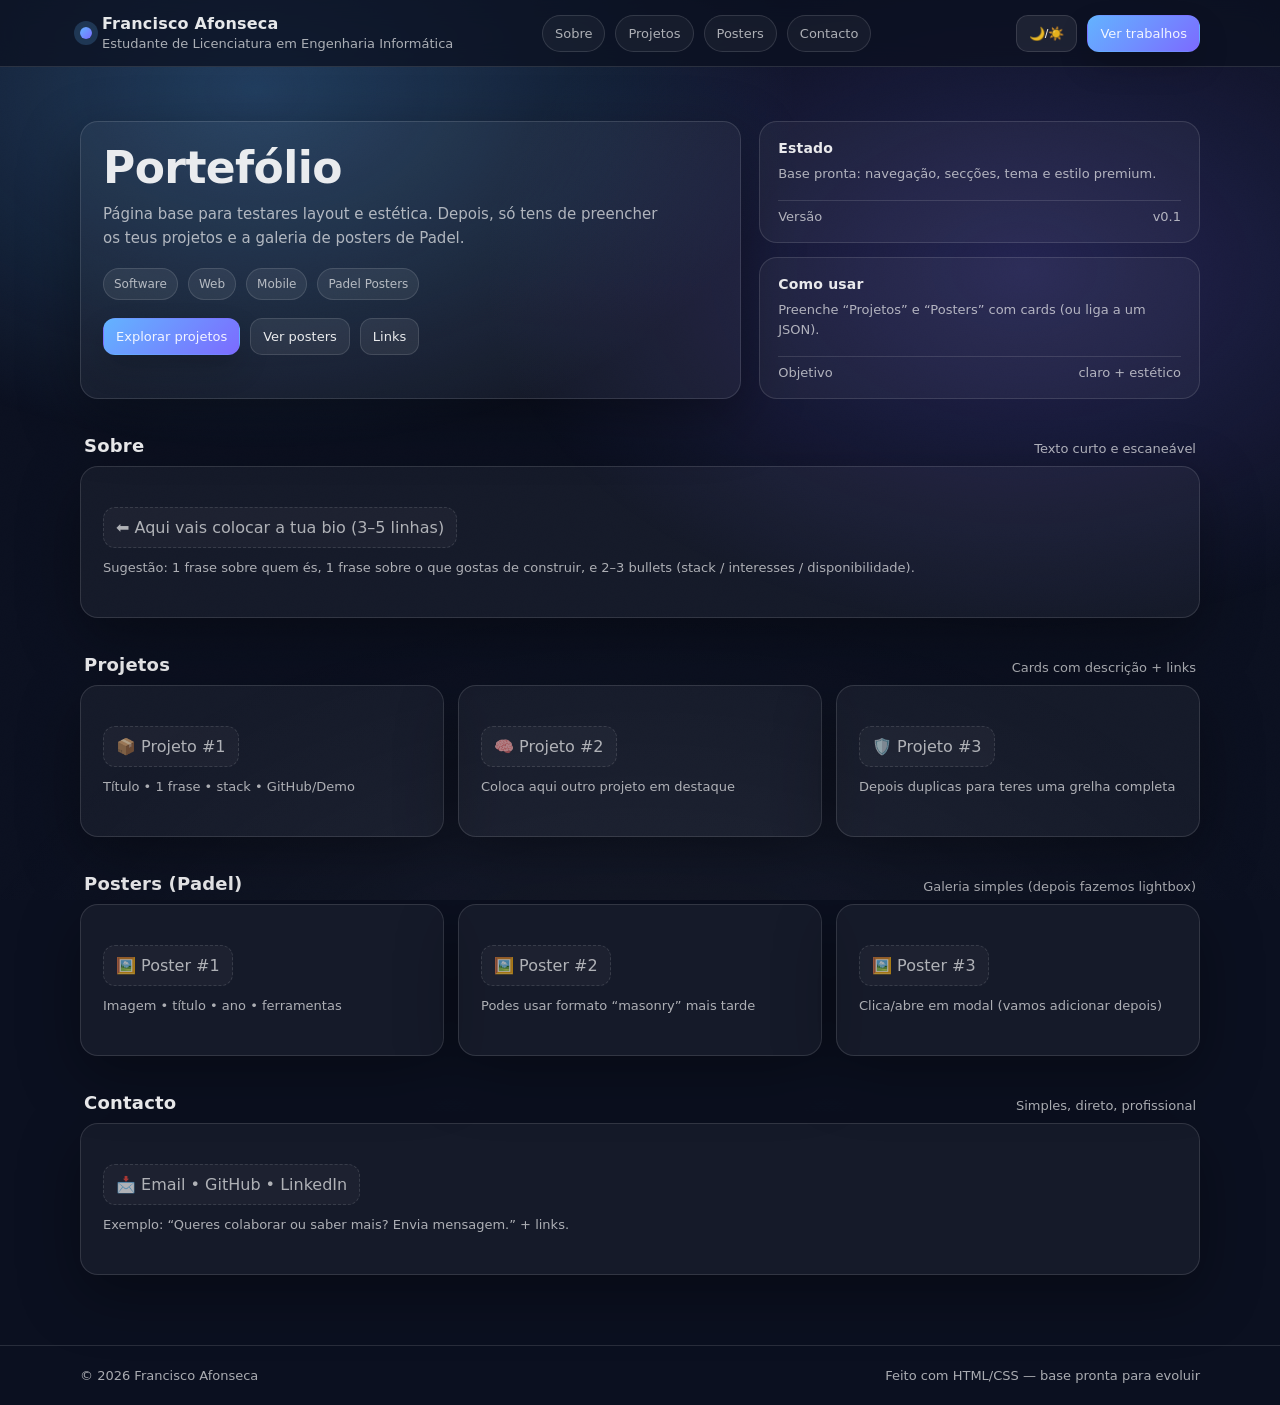
==== index.html @ b0a165a9 "Initial site" ====
<!doctype html>
<html lang="pt">
  <head>
    <meta charset="UTF-8" />
    <meta name="viewport" content="width=device-width, initial-scale=1.0" />
    <title>Francisco Afonseca — Portefólio</title>
    <meta
      name="description"
      content="Portefólio de Francisco Afonseca — Estudante de Licenciatura em Engenharia Informática."
    />
    <style>
      :root {
        --bg: #0b1020;
        --panel: rgba(255, 255, 255, 0.06);
        --panel-2: rgba(255, 255, 255, 0.09);
        --text: rgba(255, 255, 255, 0.9);
        --muted: rgba(255, 255, 255, 0.65);
        --border: rgba(255, 255, 255, 0.12);
        --shadow: 0 20px 60px rgba(0, 0, 0, 0.35);
        --accent: #63b3ff;
        --accent-2: #7c6bff;
        --ring: rgba(99, 179, 255, 0.35);
        --radius: 18px;
      }

      [data-theme="light"] {
        --bg: #f6f8ff;
        --panel: rgba(10, 18, 32, 0.06);
        --panel-2: rgba(10, 18, 32, 0.09);
        --text: rgba(10, 18, 32, 0.92);
        --muted: rgba(10, 18, 32, 0.62);
        --border: rgba(10, 18, 32, 0.12);
        --shadow: 0 20px 60px rgba(10, 18, 32, 0.12);
        --accent: #2563eb;
        --accent-2: #7c3aed;
        --ring: rgba(37, 99, 235, 0.25);
      }

      * {
        box-sizing: border-box;
      }
      html,
      body {
        height: 100%;
      }
      body {
        margin: 0;
        font-family:
          ui-sans-serif,
          system-ui,
          -apple-system,
          Segoe UI,
          Roboto,
          Helvetica,
          Arial,
          "Apple Color Emoji",
          "Segoe UI Emoji";
        color: var(--text);
        background: var(--bg);
        overflow-x: hidden;
      }

      /* Subtle animated background */
      .bg {
        position: fixed;
        inset: 0;
        pointer-events: none;
        z-index: -1;
        background:
          radial-gradient(
            900px 600px at 20% 10%,
            color-mix(in oklab, var(--accent) 28%, transparent) 0%,
            transparent 60%
          ),
          radial-gradient(
            900px 600px at 80% 30%,
            color-mix(in oklab, var(--accent-2) 22%, transparent) 0%,
            transparent 60%
          ),
          radial-gradient(
            1200px 800px at 50% 120%,
            rgba(255, 255, 255, 0.06) 0%,
            transparent 60%
          );
        filter: saturate(1.1);
      }
      .noise {
        position: fixed;
        inset: 0;
        pointer-events: none;
        z-index: -1;
        opacity: 0.07;
        background-image: url("data:image/svg+xml,%3Csvg xmlns='http://www.w3.org/2000/svg' width='180' height='180'%3E%3Cfilter id='n'%3E%3CfeTurbulence type='fractalNoise' baseFrequency='.8' numOctaves='3' stitchTiles='stitch'/%3E%3C/filter%3E%3Crect width='180' height='180' filter='url(%23n)' opacity='.35'/%3E%3C/svg%3E");
        mix-blend-mode: overlay;
      }

      a {
        color: inherit;
        text-decoration: none;
      }
      .container {
        width: min(1120px, calc(100% - 40px));
        margin: 0 auto;
      }

      header {
        position: sticky;
        top: 0;
        backdrop-filter: blur(12px);
        background: color-mix(in oklab, var(--bg) 75%, transparent);
        border-bottom: 1px solid var(--border);
        z-index: 20;
      }
      .nav {
        display: flex;
        align-items: center;
        justify-content: space-between;
        padding: 14px 0;
        gap: 16px;
      }
      .brand {
        display: flex;
        align-items: center;
        gap: 10px;
        min-width: 240px;
      }
      .dot {
        width: 12px;
        height: 12px;
        border-radius: 50%;
        background: linear-gradient(135deg, var(--accent), var(--accent-2));
        box-shadow: 0 0 0 6px
          color-mix(in oklab, var(--accent) 20%, transparent);
      }
      .brand strong {
        font-weight: 700;
        letter-spacing: 0.2px;
      }
      .brand span {
        color: var(--muted);
        font-size: 13px;
      }

      .links {
        display: flex;
        gap: 10px;
        flex-wrap: wrap;
        justify-content: center;
      }
      .pill {
        padding: 10px 12px;
        border: 1px solid var(--border);
        background: color-mix(in oklab, var(--panel) 75%, transparent);
        border-radius: 999px;
        font-size: 13px;
        color: var(--muted);
        transition:
          transform 0.15s ease,
          background 0.15s ease,
          border-color 0.15s ease;
        outline: none;
      }
      .pill:hover {
        transform: translateY(-1px);
        border-color: color-mix(in oklab, var(--accent) 35%, var(--border));
        color: var(--text);
      }
      .pill:focus-visible {
        box-shadow: 0 0 0 5px var(--ring);
      }

      .actions {
        display: flex;
        gap: 10px;
        align-items: center;
        justify-content: flex-end;
        min-width: 240px;
      }

      .btn {
        border: 1px solid var(--border);
        background: color-mix(in oklab, var(--panel-2) 80%, transparent);
        color: var(--text);
        padding: 10px 12px;
        border-radius: 12px;
        font-size: 13px;
        cursor: pointer;
        transition:
          transform 0.15s ease,
          border-color 0.15s ease,
          background 0.15s ease;
      }
      .btn:hover {
        transform: translateY(-1px);
        border-color: color-mix(in oklab, var(--accent) 40%, var(--border));
      }
      .btn:focus-visible {
        outline: none;
        box-shadow: 0 0 0 5px var(--ring);
      }
      .btn.primary {
        border-color: transparent;
        background: linear-gradient(135deg, var(--accent), var(--accent-2));
        box-shadow: 0 14px 30px rgba(0, 0, 0, 0.18);
      }

      main {
        padding: 36px 0 70px;
      }

      .hero {
        display: grid;
        grid-template-columns: 1.2fr 0.8fr;
        gap: 18px;
        align-items: stretch;
        margin-top: 18px;
      }
      @media (max-width: 900px) {
        .hero {
          grid-template-columns: 1fr;
        }
        .brand,
        .actions {
          min-width: unset;
        }
        .links {
          justify-content: flex-start;
        }
      }

      .card {
        border: 1px solid var(--border);
        background: color-mix(in oklab, var(--panel) 75%, transparent);
        border-radius: var(--radius);
        box-shadow: var(--shadow);
        overflow: hidden;
      }
      .card-inner {
        padding: 22px;
      }

      h1 {
        margin: 0 0 10px;
        font-size: clamp(30px, 4vw, 44px);
        letter-spacing: -0.6px;
        line-height: 1.1;
      }
      .sub {
        margin: 0 0 18px;
        color: var(--muted);
        font-size: 15px;
        line-height: 1.6;
        max-width: 60ch;
      }
      .tagrow {
        display: flex;
        gap: 10px;
        flex-wrap: wrap;
        margin-top: 16px;
      }
      .tag {
        border: 1px solid var(--border);
        background: color-mix(in oklab, var(--panel-2) 78%, transparent);
        padding: 8px 10px;
        border-radius: 999px;
        font-size: 12px;
        color: var(--muted);
      }

      .hero-right {
        display: grid;
        gap: 14px;
      }
      .mini {
        display: flex;
        flex-direction: column;
        gap: 8px;
        padding: 18px;
        border-radius: var(--radius);
        border: 1px solid var(--border);
        background: color-mix(in oklab, var(--panel) 70%, transparent);
      }
      .mini h3 {
        margin: 0;
        font-size: 14px;
        letter-spacing: 0.2px;
      }
      .mini p {
        margin: 0;
        color: var(--muted);
        font-size: 13px;
        line-height: 1.55;
      }
      .mini .line {
        display: flex;
        justify-content: space-between;
        gap: 10px;
        font-size: 13px;
        color: var(--muted);
        padding-top: 8px;
        border-top: 1px solid var(--border);
        margin-top: 8px;
      }

      section {
        margin-top: 18px;
      }
      .section-head {
        display: flex;
        align-items: flex-end;
        justify-content: space-between;
        gap: 12px;
        padding: 18px 4px 10px;
      }
      .section-head h2 {
        margin: 0;
        font-size: 18px;
        letter-spacing: 0.2px;
      }
      .section-head small {
        color: var(--muted);
        font-size: 13px;
      }

      .grid {
        display: grid;
        grid-template-columns: repeat(3, 1fr);
        gap: 14px;
      }
      @media (max-width: 980px) {
        .grid {
          grid-template-columns: repeat(2, 1fr);
        }
      }
      @media (max-width: 640px) {
        .grid {
          grid-template-columns: 1fr;
        }
      }

      .empty {
        min-height: 150px;
        display: flex;
        flex-direction: column;
        justify-content: center;
        gap: 10px;
      }
      .empty .hint {
        color: var(--muted);
        font-size: 13px;
        line-height: 1.6;
      }
      .ghost {
        display: inline-flex;
        align-items: center;
        gap: 8px;
        width: fit-content;
        padding: 10px 12px;
        border-radius: 12px;
        border: 1px dashed var(--border);
        color: var(--muted);
        background: color-mix(in oklab, var(--panel) 60%, transparent);
      }

      footer {
        border-top: 1px solid var(--border);
        padding: 22px 0;
        color: var(--muted);
        font-size: 13px;
      }

      /* Smooth scroll */
      html {
        scroll-behavior: smooth;
      }
    </style>
  </head>

  <body>
    <div class="bg"></div>
    <div class="noise"></div>

    <header>
      <div class="container">
        <div class="nav">
          <div class="brand">
            <div class="dot" aria-hidden="true"></div>
            <div>
              <strong>Francisco Afonseca</strong><br />
              <span>Estudante de Licenciatura em Engenharia Informática</span>
            </div>
          </div>

          <nav class="links" aria-label="Navegação">
            <a class="pill" href="#sobre">Sobre</a>
            <a class="pill" href="#projetos">Projetos</a>
            <a class="pill" href="#posters">Posters</a>
            <a class="pill" href="#contacto">Contacto</a>
          </nav>

          <div class="actions">
            <button
              class="btn"
              id="themeBtn"
              type="button"
              aria-label="Alternar tema"
            >
              🌙/☀️
            </button>
            <a class="btn primary" href="#projetos">Ver trabalhos</a>
          </div>
        </div>
      </div>
    </header>

    <main class="container">
      <!-- HERO -->
      <div class="hero">
        <div class="card">
          <div class="card-inner">
            <h1>Portefólio</h1>
            <p class="sub">
              Página base para testares layout e estética. Depois, só tens de
              preencher os teus projetos e a galeria de posters de Padel.
            </p>

            <div class="tagrow" aria-label="Tags">
              <span class="tag">Software</span>
              <span class="tag">Web</span>
              <span class="tag">Mobile</span>
              <span class="tag">Padel Posters</span>
            </div>

            <div
              style="
                display: flex;
                gap: 10px;
                flex-wrap: wrap;
                margin-top: 18px;
              "
            >
              <a class="btn primary" href="#projetos">Explorar projetos</a>
              <a class="btn" href="#posters">Ver posters</a>
              <a
                class="btn"
                href="#"
                onclick="
                  alert('Depois trocas isto pelo teu GitHub/LinkedIn :)');
                  return false;
                "
                >Links</a
              >
            </div>
          </div>
        </div>

        <div class="hero-right">
          <div class="mini">
            <h3>Estado</h3>
            <p>Base pronta: navegação, secções, tema e estilo premium.</p>
            <div class="line"><span>Versão</span><span>v0.1</span></div>
          </div>
          <div class="mini">
            <h3>Como usar</h3>
            <p>
              Preenche “Projetos” e “Posters” com cards (ou liga a um JSON).
            </p>
            <div class="line">
              <span>Objetivo</span><span>claro + estético</span>
            </div>
          </div>
        </div>
      </div>

      <!-- SOBRE -->
      <section id="sobre">
        <div class="section-head">
          <h2>Sobre</h2>
          <small>Texto curto e escaneável</small>
        </div>

        <div class="card">
          <div class="card-inner empty">
            <div class="ghost">⬅️ Aqui vais colocar a tua bio (3–5 linhas)</div>
            <div class="hint">
              Sugestão: 1 frase sobre quem és, 1 frase sobre o que gostas de
              construir, e 2–3 bullets (stack / interesses / disponibilidade).
            </div>
          </div>
        </div>
      </section>

      <!-- PROJETOS -->
      <section id="projetos">
        <div class="section-head">
          <h2>Projetos</h2>
          <small>Cards com descrição + links</small>
        </div>

        <div class="grid">
          <div class="card">
            <div class="card-inner empty">
              <div class="ghost">📦 Projeto #1</div>
              <div class="hint">Título • 1 frase • stack • GitHub/Demo</div>
            </div>
          </div>
          <div class="card">
            <div class="card-inner empty">
              <div class="ghost">🧠 Projeto #2</div>
              <div class="hint">Coloca aqui outro projeto em destaque</div>
            </div>
          </div>
          <div class="card">
            <div class="card-inner empty">
              <div class="ghost">🛡️ Projeto #3</div>
              <div class="hint">
                Depois duplicas para teres uma grelha completa
              </div>
            </div>
          </div>
        </div>
      </section>

      <!-- POSTERS -->
      <section id="posters">
        <div class="section-head">
          <h2>Posters (Padel)</h2>
          <small>Galeria simples (depois fazemos lightbox)</small>
        </div>

        <div class="grid">
          <div class="card">
            <div class="card-inner empty">
              <div class="ghost">🖼️ Poster #1</div>
              <div class="hint">Imagem • título • ano • ferramentas</div>
            </div>
          </div>
          <div class="card">
            <div class="card-inner empty">
              <div class="ghost">🖼️ Poster #2</div>
              <div class="hint">Podes usar formato “masonry” mais tarde</div>
            </div>
          </div>
          <div class="card">
            <div class="card-inner empty">
              <div class="ghost">🖼️ Poster #3</div>
              <div class="hint">
                Clica/abre em modal (vamos adicionar depois)
              </div>
            </div>
          </div>
        </div>
      </section>

      <!-- CONTACTO -->
      <section id="contacto">
        <div class="section-head">
          <h2>Contacto</h2>
          <small>Simples, direto, profissional</small>
        </div>

        <div class="card">
          <div class="card-inner empty">
            <div class="ghost">📩 Email • GitHub • LinkedIn</div>
            <div class="hint">
              Exemplo: “Queres colaborar ou saber mais? Envia mensagem.” +
              links.
            </div>
          </div>
        </div>
      </section>
    </main>

    <footer>
      <div
        class="container"
        style="
          display: flex;
          justify-content: space-between;
          gap: 12px;
          flex-wrap: wrap;
        "
      >
        <span>© <span id="year"></span> Francisco Afonseca</span>
        <span>Feito com HTML/CSS — base pronta para evoluir</span>
      </div>
    </footer>

    <script>
      // Year
      document.getElementById("year").textContent = new Date().getFullYear();

      // Theme toggle (persist)
      const root = document.documentElement;
      const btn = document.getElementById("themeBtn");
      const saved = localStorage.getItem("theme");
      if (saved) document.body.setAttribute("data-theme", saved);

      function currentTheme() {
        return document.body.getAttribute("data-theme") || "dark";
      }
      function setTheme(t) {
        if (t === "dark") document.body.removeAttribute("data-theme");
        else document.body.setAttribute("data-theme", "light");
        localStorage.setItem("theme", t);
      }
      btn.addEventListener("click", () => {
        setTheme(currentTheme() === "dark" ? "light" : "dark");
      });
    </script>
  </body>
</html>
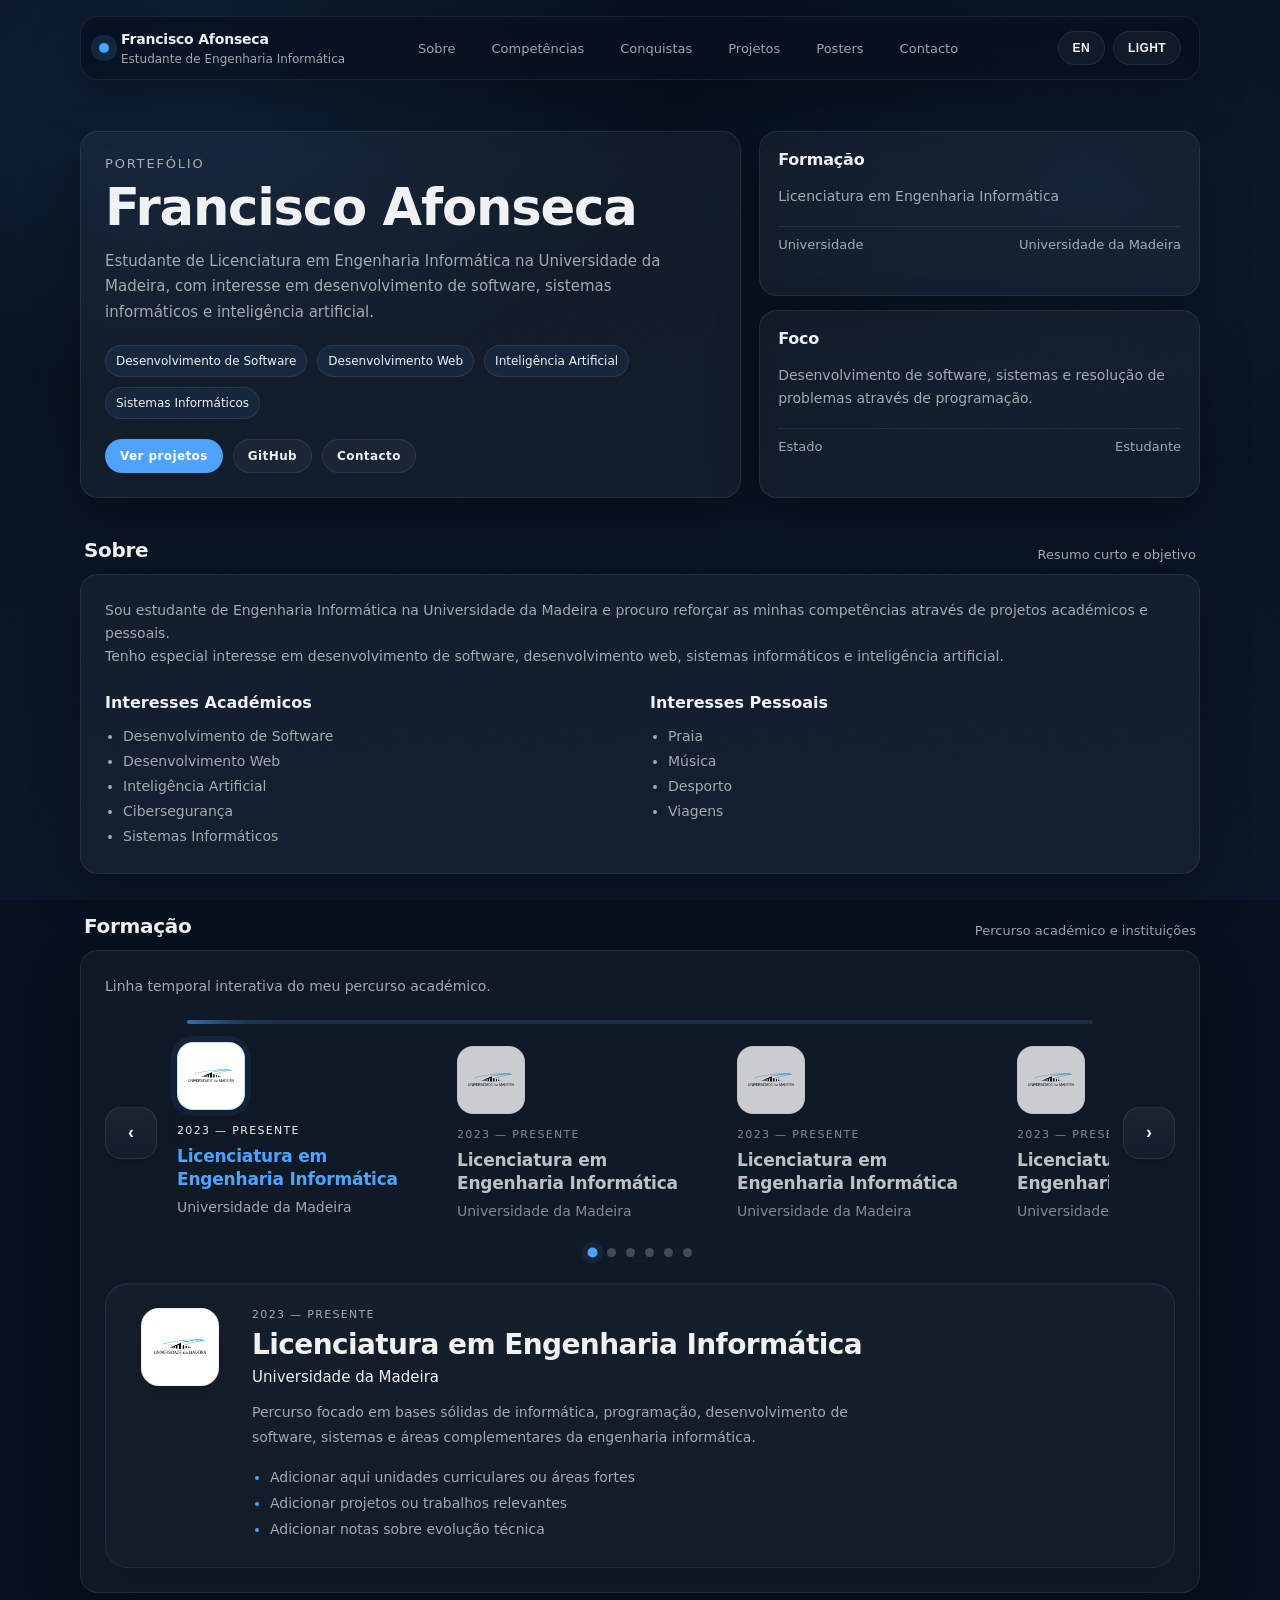
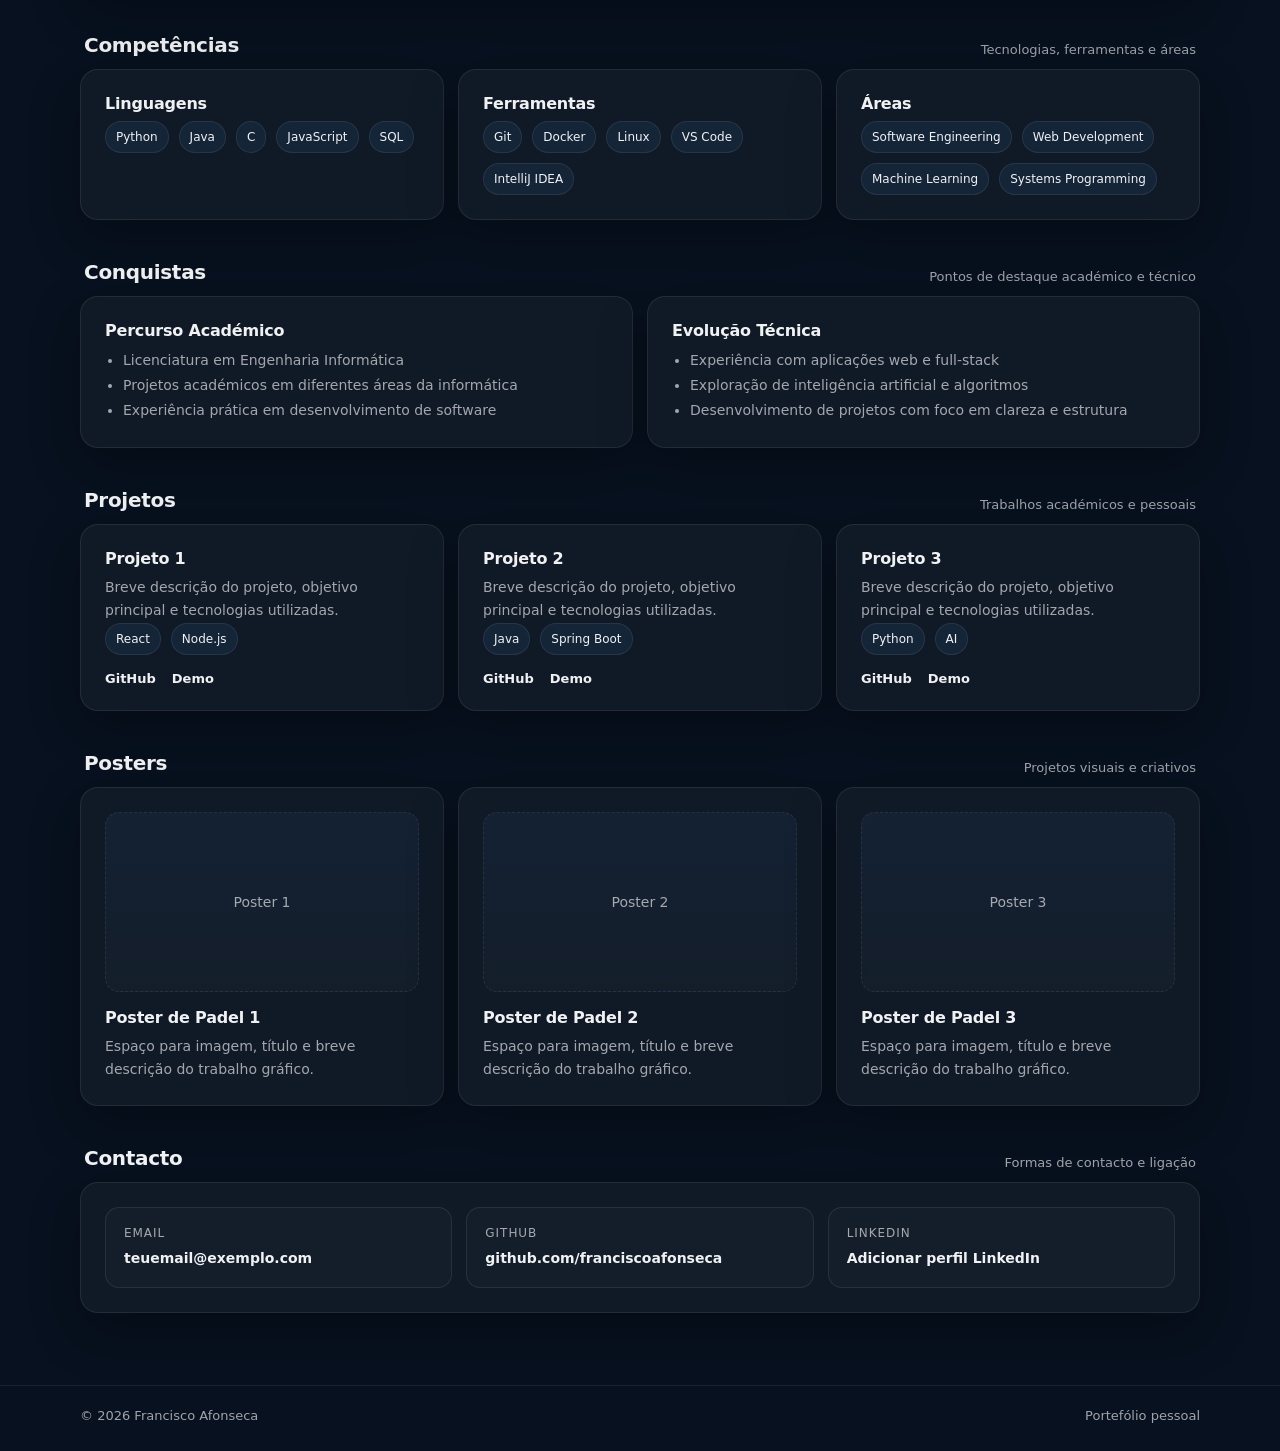
==== commit 444e5801: "atualizacao formacao, nao organizado mas funcional" ====
--- a/index.html
+++ b/index.html
@@ -8,372 +8,8 @@
       name="description"
       content="Portefólio de Francisco Afonseca — Estudante de Licenciatura em Engenharia Informática."
     />
-    <style>
-      :root {
-        --bg: #0b1020;
-        --panel: rgba(255, 255, 255, 0.06);
-        --panel-2: rgba(255, 255, 255, 0.09);
-        --text: rgba(255, 255, 255, 0.9);
-        --muted: rgba(255, 255, 255, 0.65);
-        --border: rgba(255, 255, 255, 0.12);
-        --shadow: 0 20px 60px rgba(0, 0, 0, 0.35);
-        --accent: #63b3ff;
-        --accent-2: #7c6bff;
-        --ring: rgba(99, 179, 255, 0.35);
-        --radius: 18px;
-      }
-
-      [data-theme="light"] {
-        --bg: #f6f8ff;
-        --panel: rgba(10, 18, 32, 0.06);
-        --panel-2: rgba(10, 18, 32, 0.09);
-        --text: rgba(10, 18, 32, 0.92);
-        --muted: rgba(10, 18, 32, 0.62);
-        --border: rgba(10, 18, 32, 0.12);
-        --shadow: 0 20px 60px rgba(10, 18, 32, 0.12);
-        --accent: #2563eb;
-        --accent-2: #7c3aed;
-        --ring: rgba(37, 99, 235, 0.25);
-      }
-
-      * {
-        box-sizing: border-box;
-      }
-      html,
-      body {
-        height: 100%;
-      }
-      body {
-        margin: 0;
-        font-family:
-          ui-sans-serif,
-          system-ui,
-          -apple-system,
-          Segoe UI,
-          Roboto,
-          Helvetica,
-          Arial,
-          "Apple Color Emoji",
-          "Segoe UI Emoji";
-        color: var(--text);
-        background: var(--bg);
-        overflow-x: hidden;
-      }
-
-      /* Subtle animated background */
-      .bg {
-        position: fixed;
-        inset: 0;
-        pointer-events: none;
-        z-index: -1;
-        background:
-          radial-gradient(
-            900px 600px at 20% 10%,
-            color-mix(in oklab, var(--accent) 28%, transparent) 0%,
-            transparent 60%
-          ),
-          radial-gradient(
-            900px 600px at 80% 30%,
-            color-mix(in oklab, var(--accent-2) 22%, transparent) 0%,
-            transparent 60%
-          ),
-          radial-gradient(
-            1200px 800px at 50% 120%,
-            rgba(255, 255, 255, 0.06) 0%,
-            transparent 60%
-          );
-        filter: saturate(1.1);
-      }
-      .noise {
-        position: fixed;
-        inset: 0;
-        pointer-events: none;
-        z-index: -1;
-        opacity: 0.07;
-        background-image: url("data:image/svg+xml,%3Csvg xmlns='http://www.w3.org/2000/svg' width='180' height='180'%3E%3Cfilter id='n'%3E%3CfeTurbulence type='fractalNoise' baseFrequency='.8' numOctaves='3' stitchTiles='stitch'/%3E%3C/filter%3E%3Crect width='180' height='180' filter='url(%23n)' opacity='.35'/%3E%3C/svg%3E");
-        mix-blend-mode: overlay;
-      }
-
-      a {
-        color: inherit;
-        text-decoration: none;
-      }
-      .container {
-        width: min(1120px, calc(100% - 40px));
-        margin: 0 auto;
-      }
-
-      header {
-        position: sticky;
-        top: 0;
-        backdrop-filter: blur(12px);
-        background: color-mix(in oklab, var(--bg) 75%, transparent);
-        border-bottom: 1px solid var(--border);
-        z-index: 20;
-      }
-      .nav {
-        display: flex;
-        align-items: center;
-        justify-content: space-between;
-        padding: 14px 0;
-        gap: 16px;
-      }
-      .brand {
-        display: flex;
-        align-items: center;
-        gap: 10px;
-        min-width: 240px;
-      }
-      .dot {
-        width: 12px;
-        height: 12px;
-        border-radius: 50%;
-        background: linear-gradient(135deg, var(--accent), var(--accent-2));
-        box-shadow: 0 0 0 6px
-          color-mix(in oklab, var(--accent) 20%, transparent);
-      }
-      .brand strong {
-        font-weight: 700;
-        letter-spacing: 0.2px;
-      }
-      .brand span {
-        color: var(--muted);
-        font-size: 13px;
-      }
-
-      .links {
-        display: flex;
-        gap: 10px;
-        flex-wrap: wrap;
-        justify-content: center;
-      }
-      .pill {
-        padding: 10px 12px;
-        border: 1px solid var(--border);
-        background: color-mix(in oklab, var(--panel) 75%, transparent);
-        border-radius: 999px;
-        font-size: 13px;
-        color: var(--muted);
-        transition:
-          transform 0.15s ease,
-          background 0.15s ease,
-          border-color 0.15s ease;
-        outline: none;
-      }
-      .pill:hover {
-        transform: translateY(-1px);
-        border-color: color-mix(in oklab, var(--accent) 35%, var(--border));
-        color: var(--text);
-      }
-      .pill:focus-visible {
-        box-shadow: 0 0 0 5px var(--ring);
-      }
-
-      .actions {
-        display: flex;
-        gap: 10px;
-        align-items: center;
-        justify-content: flex-end;
-        min-width: 240px;
-      }
-
-      .btn {
-        border: 1px solid var(--border);
-        background: color-mix(in oklab, var(--panel-2) 80%, transparent);
-        color: var(--text);
-        padding: 10px 12px;
-        border-radius: 12px;
-        font-size: 13px;
-        cursor: pointer;
-        transition:
-          transform 0.15s ease,
-          border-color 0.15s ease,
-          background 0.15s ease;
-      }
-      .btn:hover {
-        transform: translateY(-1px);
-        border-color: color-mix(in oklab, var(--accent) 40%, var(--border));
-      }
-      .btn:focus-visible {
-        outline: none;
-        box-shadow: 0 0 0 5px var(--ring);
-      }
-      .btn.primary {
-        border-color: transparent;
-        background: linear-gradient(135deg, var(--accent), var(--accent-2));
-        box-shadow: 0 14px 30px rgba(0, 0, 0, 0.18);
-      }
-
-      main {
-        padding: 36px 0 70px;
-      }
-
-      .hero {
-        display: grid;
-        grid-template-columns: 1.2fr 0.8fr;
-        gap: 18px;
-        align-items: stretch;
-        margin-top: 18px;
-      }
-      @media (max-width: 900px) {
-        .hero {
-          grid-template-columns: 1fr;
-        }
-        .brand,
-        .actions {
-          min-width: unset;
-        }
-        .links {
-          justify-content: flex-start;
-        }
-      }
-
-      .card {
-        border: 1px solid var(--border);
-        background: color-mix(in oklab, var(--panel) 75%, transparent);
-        border-radius: var(--radius);
-        box-shadow: var(--shadow);
-        overflow: hidden;
-      }
-      .card-inner {
-        padding: 22px;
-      }
-
-      h1 {
-        margin: 0 0 10px;
-        font-size: clamp(30px, 4vw, 44px);
-        letter-spacing: -0.6px;
-        line-height: 1.1;
-      }
-      .sub {
-        margin: 0 0 18px;
-        color: var(--muted);
-        font-size: 15px;
-        line-height: 1.6;
-        max-width: 60ch;
-      }
-      .tagrow {
-        display: flex;
-        gap: 10px;
-        flex-wrap: wrap;
-        margin-top: 16px;
-      }
-      .tag {
-        border: 1px solid var(--border);
-        background: color-mix(in oklab, var(--panel-2) 78%, transparent);
-        padding: 8px 10px;
-        border-radius: 999px;
-        font-size: 12px;
-        color: var(--muted);
-      }
-
-      .hero-right {
-        display: grid;
-        gap: 14px;
-      }
-      .mini {
-        display: flex;
-        flex-direction: column;
-        gap: 8px;
-        padding: 18px;
-        border-radius: var(--radius);
-        border: 1px solid var(--border);
-        background: color-mix(in oklab, var(--panel) 70%, transparent);
-      }
-      .mini h3 {
-        margin: 0;
-        font-size: 14px;
-        letter-spacing: 0.2px;
-      }
-      .mini p {
-        margin: 0;
-        color: var(--muted);
-        font-size: 13px;
-        line-height: 1.55;
-      }
-      .mini .line {
-        display: flex;
-        justify-content: space-between;
-        gap: 10px;
-        font-size: 13px;
-        color: var(--muted);
-        padding-top: 8px;
-        border-top: 1px solid var(--border);
-        margin-top: 8px;
-      }
-
-      section {
-        margin-top: 18px;
-      }
-      .section-head {
-        display: flex;
-        align-items: flex-end;
-        justify-content: space-between;
-        gap: 12px;
-        padding: 18px 4px 10px;
-      }
-      .section-head h2 {
-        margin: 0;
-        font-size: 18px;
-        letter-spacing: 0.2px;
-      }
-      .section-head small {
-        color: var(--muted);
-        font-size: 13px;
-      }
-
-      .grid {
-        display: grid;
-        grid-template-columns: repeat(3, 1fr);
-        gap: 14px;
-      }
-      @media (max-width: 980px) {
-        .grid {
-          grid-template-columns: repeat(2, 1fr);
-        }
-      }
-      @media (max-width: 640px) {
-        .grid {
-          grid-template-columns: 1fr;
-        }
-      }
-
-      .empty {
-        min-height: 150px;
-        display: flex;
-        flex-direction: column;
-        justify-content: center;
-        gap: 10px;
-      }
-      .empty .hint {
-        color: var(--muted);
-        font-size: 13px;
-        line-height: 1.6;
-      }
-      .ghost {
-        display: inline-flex;
-        align-items: center;
-        gap: 8px;
-        width: fit-content;
-        padding: 10px 12px;
-        border-radius: 12px;
-        border: 1px dashed var(--border);
-        color: var(--muted);
-        background: color-mix(in oklab, var(--panel) 60%, transparent);
-      }
-
-      footer {
-        border-top: 1px solid var(--border);
-        padding: 22px 0;
-        color: var(--muted);
-        font-size: 13px;
-      }
-
-      /* Smooth scroll */
-      html {
-        scroll-behavior: smooth;
-      }
-    </style>
+    <link rel="icon" href="assets/logotipo.png" type="image/png" />
+    <link rel="stylesheet" href="css/style.css" />
   </head>
 
   <body>
@@ -381,232 +17,463 @@
     <div class="noise"></div>
 
     <header>
-      <div class="container">
-        <div class="nav">
-          <div class="brand">
-            <div class="dot" aria-hidden="true"></div>
-            <div>
-              <strong>Francisco Afonseca</strong><br />
-              <span>Estudante de Licenciatura em Engenharia Informática</span>
-            </div>
-          </div>
-
-          <nav class="links" aria-label="Navegação">
-            <a class="pill" href="#sobre">Sobre</a>
-            <a class="pill" href="#projetos">Projetos</a>
-            <a class="pill" href="#posters">Posters</a>
-            <a class="pill" href="#contacto">Contacto</a>
-          </nav>
-
-          <div class="actions">
-            <button
-              class="btn"
-              id="themeBtn"
-              type="button"
-              aria-label="Alternar tema"
-            >
-              🌙/☀️
-            </button>
-            <a class="btn primary" href="#projetos">Ver trabalhos</a>
-          </div>
+      <div class="nav">
+        <a class="brand" href="#topo" aria-label="Ir para o topo">
+          <div class="dot" aria-hidden="true"></div>
+          <div>
+            <strong>Francisco Afonseca</strong><br />
+            <span>Estudante de Engenharia Informática</span>
+          </div>
+        </a>
+
+        <nav class="links" aria-label="Navegação principal">
+          <a class="pill" href="#sobre">Sobre</a>
+          <a class="pill" href="#skills">Competências</a>
+          <a class="pill" href="#conquistas">Conquistas</a>
+          <a class="pill" href="#projetos">Projetos</a>
+          <a class="pill" href="#posters">Posters</a>
+          <a class="pill" href="#contacto">Contacto</a>
+        </nav>
+
+        <div class="actions">
+          <button
+            class="btn"
+            id="langBtn"
+            type="button"
+            aria-label="Mudar idioma"
+          >
+            EN
+          </button>
+
+          <button
+            class="btn"
+            id="themeBtn"
+            type="button"
+            aria-label="Mudar tema"
+          >
+            LIGHT
+          </button>
         </div>
       </div>
     </header>
 
-    <main class="container">
-      <!-- HERO -->
-      <div class="hero">
-        <div class="card">
+    <main class="container" id="topo">
+      <section class="hero">
+        <div class="card hero-main">
           <div class="card-inner">
-            <h1>Portefólio</h1>
+            <p class="eyebrow">Portefólio</p>
+
+            <h1>Francisco Afonseca</h1>
+
             <p class="sub">
-              Página base para testares layout e estética. Depois, só tens de
-              preencher os teus projetos e a galeria de posters de Padel.
+              Estudante de Licenciatura em Engenharia Informática na
+              Universidade da Madeira, com interesse em desenvolvimento de
+              software, sistemas informáticos e inteligência artificial.
             </p>
 
-            <div class="tagrow" aria-label="Tags">
-              <span class="tag">Software</span>
-              <span class="tag">Web</span>
-              <span class="tag">Mobile</span>
-              <span class="tag">Padel Posters</span>
-            </div>
-
-            <div
-              style="
-                display: flex;
-                gap: 10px;
-                flex-wrap: wrap;
-                margin-top: 18px;
-              "
-            >
-              <a class="btn primary" href="#projetos">Explorar projetos</a>
-              <a class="btn" href="#posters">Ver posters</a>
+            <div class="tagrow" aria-label="Áreas principais">
+              <span class="tag">Desenvolvimento de Software</span>
+              <span class="tag">Desenvolvimento Web</span>
+              <span class="tag">Inteligência Artificial</span>
+              <span class="tag">Sistemas Informáticos</span>
+            </div>
+
+            <div class="hero-cta">
+              <a class="btn solid" href="#projetos">Ver projetos</a>
               <a
                 class="btn"
-                href="#"
-                onclick="
-                  alert('Depois trocas isto pelo teu GitHub/LinkedIn :)');
-                  return false;
-                "
-                >Links</a
+                href="https://github.com/franciscoafonseca"
+                target="_blank"
+                rel="noreferrer"
+                >GitHub</a
               >
+              <a class="btn" href="#contacto">Contacto</a>
             </div>
           </div>
         </div>
 
         <div class="hero-right">
           <div class="mini">
-            <h3>Estado</h3>
-            <p>Base pronta: navegação, secções, tema e estilo premium.</p>
-            <div class="line"><span>Versão</span><span>v0.1</span></div>
-          </div>
+            <h3>Formação</h3>
+            <p>Licenciatura em Engenharia Informática</p>
+            <div class="line">
+              <span>Universidade</span>
+              <span>Universidade da Madeira</span>
+            </div>
+          </div>
+
           <div class="mini">
-            <h3>Como usar</h3>
+            <h3>Foco</h3>
             <p>
-              Preenche “Projetos” e “Posters” com cards (ou liga a um JSON).
+              Desenvolvimento de software, sistemas e resolução de problemas
+              através de programação.
             </p>
             <div class="line">
-              <span>Objetivo</span><span>claro + estético</span>
-            </div>
-          </div>
-        </div>
-      </div>
-
-      <!-- SOBRE -->
+              <span>Estado</span>
+              <span>Estudante</span>
+            </div>
+          </div>
+        </div>
+      </section>
+
       <section id="sobre">
         <div class="section-head">
           <h2>Sobre</h2>
-          <small>Texto curto e escaneável</small>
+          <small>Resumo curto e objetivo</small>
         </div>
 
         <div class="card">
-          <div class="card-inner empty">
-            <div class="ghost">⬅️ Aqui vais colocar a tua bio (3–5 linhas)</div>
-            <div class="hint">
-              Sugestão: 1 frase sobre quem és, 1 frase sobre o que gostas de
-              construir, e 2–3 bullets (stack / interesses / disponibilidade).
-            </div>
-          </div>
-        </div>
-      </section>
-
-      <!-- PROJETOS -->
+          <div class="card-inner about-grid">
+            <div>
+              <p class="body-copy">
+                Sou estudante de Engenharia Informática na Universidade da
+                Madeira e procuro reforçar as minhas competências através de
+                projetos académicos e pessoais.
+              </p>
+              <p class="body-copy">
+                Tenho especial interesse em desenvolvimento de software,
+                desenvolvimento web, sistemas informáticos e inteligência
+                artificial.
+              </p>
+            </div>
+
+            <div class="split-list">
+              <div>
+                <h3>Interesses Académicos</h3>
+                <ul class="clean-list">
+                  <li>Desenvolvimento de Software</li>
+                  <li>Desenvolvimento Web</li>
+                  <li>Inteligência Artificial</li>
+                  <li>Cibersegurança</li>
+                  <li>Sistemas Informáticos</li>
+                </ul>
+              </div>
+
+              <div>
+                <h3>Interesses Pessoais</h3>
+                <ul class="clean-list">
+                  <li>Praia</li>
+                  <li>Música</li>
+                  <li>Desporto</li>
+                  <li>Viagens</li>
+                </ul>
+              </div>
+            </div>
+          </div>
+        </div>
+      </section>
+      <section id="formacao">
+        <div class="section-head">
+          <h2>Formação</h2>
+          <small>Percurso académico e instituições</small>
+        </div>
+
+        <div class="education-wrapper card">
+          <div class="card-inner">
+            <div class="education-topbar">
+              <p class="education-intro">
+                Linha temporal interativa do meu percurso académico.
+              </p>
+            </div>
+
+            <div class="education-rail-wrap" id="educationRailWrap">
+              <div class="education-rail">
+                <div class="education-rail-glow" id="educationRailGlow"></div>
+              </div>
+            </div>
+
+            <div class="education-timeline-shell">
+              <button
+                class="timeline-nav timeline-nav-left"
+                id="timelineLeft"
+                aria-label="Anterior"
+              >
+                <span>‹</span>
+              </button>
+
+              <div class="education-timeline" id="educationTimeline"></div>
+
+              <button
+                class="timeline-nav timeline-nav-right"
+                id="timelineRight"
+                aria-label="Seguinte"
+              >
+                <span>›</span>
+              </button>
+            </div>
+
+            <div
+              class="education-dots"
+              id="educationDots"
+              aria-label="Indicador de posição"
+            ></div>
+
+            <div class="education-detail" id="educationDetail">
+              <div class="education-detail-logo-wrap">
+                <img
+                  id="educationDetailLogo"
+                  class="education-detail-logo"
+                  src="assets/logos/UMa.png"
+                  alt="Logótipo da instituição"
+                />
+              </div>
+
+              <div class="education-detail-content">
+                <p class="education-detail-period" id="educationDetailPeriod">
+                  2023 — Presente
+                </p>
+                <h3 id="educationDetailTitle">
+                  Licenciatura em Engenharia Informática
+                </h3>
+                <p class="education-detail-place" id="educationDetailPlace">
+                  Universidade da Madeira
+                </p>
+                <p
+                  class="education-detail-description"
+                  id="educationDetailDescription"
+                >
+                  Espaço para descrição do percurso, principais áreas estudadas
+                  e objetivos académicos.
+                </p>
+
+                <ul class="education-detail-list" id="educationDetailList">
+                  <li>Adicionar ponto relevante</li>
+                  <li>Adicionar outro ponto relevante</li>
+                </ul>
+              </div>
+            </div>
+          </div>
+        </div>
+      </section>
+      <section id="skills">
+        <div class="section-head">
+          <h2>Competências</h2>
+          <small>Tecnologias, ferramentas e áreas</small>
+        </div>
+
+        <div class="grid three">
+          <div class="card">
+            <div class="card-inner">
+              <h3 class="card-title">Linguagens</h3>
+              <div class="chip-group">
+                <span class="chip">Python</span>
+                <span class="chip">Java</span>
+                <span class="chip">C</span>
+                <span class="chip">JavaScript</span>
+                <span class="chip">SQL</span>
+              </div>
+            </div>
+          </div>
+
+          <div class="card">
+            <div class="card-inner">
+              <h3 class="card-title">Ferramentas</h3>
+              <div class="chip-group">
+                <span class="chip">Git</span>
+                <span class="chip">Docker</span>
+                <span class="chip">Linux</span>
+                <span class="chip">VS Code</span>
+                <span class="chip">IntelliJ IDEA</span>
+              </div>
+            </div>
+          </div>
+
+          <div class="card">
+            <div class="card-inner">
+              <h3 class="card-title">Áreas</h3>
+              <div class="chip-group">
+                <span class="chip">Software Engineering</span>
+                <span class="chip">Web Development</span>
+                <span class="chip">Machine Learning</span>
+                <span class="chip">Systems Programming</span>
+              </div>
+            </div>
+          </div>
+        </div>
+      </section>
+
+      <section id="conquistas">
+        <div class="section-head">
+          <h2>Conquistas</h2>
+          <small>Pontos de destaque académico e técnico</small>
+        </div>
+
+        <div class="grid two">
+          <div class="card">
+            <div class="card-inner">
+              <h3 class="card-title">Percurso Académico</h3>
+              <ul class="clean-list">
+                <li>Licenciatura em Engenharia Informática</li>
+                <li>Projetos académicos em diferentes áreas da informática</li>
+                <li>Experiência prática em desenvolvimento de software</li>
+              </ul>
+            </div>
+          </div>
+
+          <div class="card">
+            <div class="card-inner">
+              <h3 class="card-title">Evolução Técnica</h3>
+              <ul class="clean-list">
+                <li>Experiência com aplicações web e full-stack</li>
+                <li>Exploração de inteligência artificial e algoritmos</li>
+                <li>
+                  Desenvolvimento de projetos com foco em clareza e estrutura
+                </li>
+              </ul>
+            </div>
+          </div>
+        </div>
+      </section>
+
       <section id="projetos">
         <div class="section-head">
           <h2>Projetos</h2>
-          <small>Cards com descrição + links</small>
-        </div>
-
-        <div class="grid">
-          <div class="card">
-            <div class="card-inner empty">
-              <div class="ghost">📦 Projeto #1</div>
-              <div class="hint">Título • 1 frase • stack • GitHub/Demo</div>
-            </div>
-          </div>
-          <div class="card">
-            <div class="card-inner empty">
-              <div class="ghost">🧠 Projeto #2</div>
-              <div class="hint">Coloca aqui outro projeto em destaque</div>
-            </div>
-          </div>
-          <div class="card">
-            <div class="card-inner empty">
-              <div class="ghost">🛡️ Projeto #3</div>
-              <div class="hint">
-                Depois duplicas para teres uma grelha completa
-              </div>
-            </div>
-          </div>
-        </div>
-      </section>
-
-      <!-- POSTERS -->
+          <small>Trabalhos académicos e pessoais</small>
+        </div>
+
+        <div class="grid three">
+          <article class="card project-card">
+            <div class="card-inner">
+              <h3 class="card-title">Projeto 1</h3>
+              <p class="project-text">
+                Breve descrição do projeto, objetivo principal e tecnologias
+                utilizadas.
+              </p>
+              <div class="chip-group">
+                <span class="chip">React</span>
+                <span class="chip">Node.js</span>
+              </div>
+              <div class="project-links">
+                <a href="#">GitHub</a>
+                <a href="#">Demo</a>
+              </div>
+            </div>
+          </article>
+
+          <article class="card project-card">
+            <div class="card-inner">
+              <h3 class="card-title">Projeto 2</h3>
+              <p class="project-text">
+                Breve descrição do projeto, objetivo principal e tecnologias
+                utilizadas.
+              </p>
+              <div class="chip-group">
+                <span class="chip">Java</span>
+                <span class="chip">Spring Boot</span>
+              </div>
+              <div class="project-links">
+                <a href="#">GitHub</a>
+                <a href="#">Demo</a>
+              </div>
+            </div>
+          </article>
+
+          <article class="card project-card">
+            <div class="card-inner">
+              <h3 class="card-title">Projeto 3</h3>
+              <p class="project-text">
+                Breve descrição do projeto, objetivo principal e tecnologias
+                utilizadas.
+              </p>
+              <div class="chip-group">
+                <span class="chip">Python</span>
+                <span class="chip">AI</span>
+              </div>
+              <div class="project-links">
+                <a href="#">GitHub</a>
+                <a href="#">Demo</a>
+              </div>
+            </div>
+          </article>
+        </div>
+      </section>
+
       <section id="posters">
         <div class="section-head">
-          <h2>Posters (Padel)</h2>
-          <small>Galeria simples (depois fazemos lightbox)</small>
-        </div>
-
-        <div class="grid">
-          <div class="card">
-            <div class="card-inner empty">
-              <div class="ghost">🖼️ Poster #1</div>
-              <div class="hint">Imagem • título • ano • ferramentas</div>
-            </div>
-          </div>
-          <div class="card">
-            <div class="card-inner empty">
-              <div class="ghost">🖼️ Poster #2</div>
-              <div class="hint">Podes usar formato “masonry” mais tarde</div>
-            </div>
-          </div>
-          <div class="card">
-            <div class="card-inner empty">
-              <div class="ghost">🖼️ Poster #3</div>
-              <div class="hint">
-                Clica/abre em modal (vamos adicionar depois)
-              </div>
-            </div>
-          </div>
-        </div>
-      </section>
-
-      <!-- CONTACTO -->
+          <h2>Posters</h2>
+          <small>Projetos visuais e criativos</small>
+        </div>
+
+        <div class="grid three">
+          <article class="card poster-card">
+            <div class="card-inner">
+              <div class="poster-placeholder">Poster 1</div>
+              <h3 class="card-title">Poster de Padel 1</h3>
+              <p class="project-text">
+                Espaço para imagem, título e breve descrição do trabalho
+                gráfico.
+              </p>
+            </div>
+          </article>
+
+          <article class="card poster-card">
+            <div class="card-inner">
+              <div class="poster-placeholder">Poster 2</div>
+              <h3 class="card-title">Poster de Padel 2</h3>
+              <p class="project-text">
+                Espaço para imagem, título e breve descrição do trabalho
+                gráfico.
+              </p>
+            </div>
+          </article>
+
+          <article class="card poster-card">
+            <div class="card-inner">
+              <div class="poster-placeholder">Poster 3</div>
+              <h3 class="card-title">Poster de Padel 3</h3>
+              <p class="project-text">
+                Espaço para imagem, título e breve descrição do trabalho
+                gráfico.
+              </p>
+            </div>
+          </article>
+        </div>
+      </section>
+
       <section id="contacto">
         <div class="section-head">
           <h2>Contacto</h2>
-          <small>Simples, direto, profissional</small>
+          <small>Formas de contacto e ligação</small>
         </div>
 
         <div class="card">
-          <div class="card-inner empty">
-            <div class="ghost">📩 Email • GitHub • LinkedIn</div>
-            <div class="hint">
-              Exemplo: “Queres colaborar ou saber mais? Envia mensagem.” +
-              links.
-            </div>
+          <div class="card-inner contact-grid">
+            <a
+              class="contact-item"
+              href="mailto:teuemail@exemplo.com"
+              aria-label="Enviar email"
+            >
+              <span class="contact-label">Email</span>
+              <strong>teuemail@exemplo.com</strong>
+            </a>
+
+            <a
+              class="contact-item"
+              href="https://github.com/franciscoafonseca"
+              target="_blank"
+              rel="noreferrer"
+              aria-label="Abrir GitHub"
+            >
+              <span class="contact-label">GitHub</span>
+              <strong>github.com/franciscoafonseca</strong>
+            </a>
+
+            <a class="contact-item" href="#" aria-label="Abrir LinkedIn">
+              <span class="contact-label">LinkedIn</span>
+              <strong>Adicionar perfil LinkedIn</strong>
+            </a>
           </div>
         </div>
       </section>
     </main>
 
     <footer>
-      <div
-        class="container"
-        style="
-          display: flex;
-          justify-content: space-between;
-          gap: 12px;
-          flex-wrap: wrap;
-        "
-      >
+      <div class="container footer-wrap">
         <span>© <span id="year"></span> Francisco Afonseca</span>
-        <span>Feito com HTML/CSS — base pronta para evoluir</span>
+        <span>Portefólio pessoal</span>
       </div>
     </footer>
 
-    <script>
-      // Year
-      document.getElementById("year").textContent = new Date().getFullYear();
-
-      // Theme toggle (persist)
-      const root = document.documentElement;
-      const btn = document.getElementById("themeBtn");
-      const saved = localStorage.getItem("theme");
-      if (saved) document.body.setAttribute("data-theme", saved);
-
-      function currentTheme() {
-        return document.body.getAttribute("data-theme") || "dark";
-      }
-      function setTheme(t) {
-        if (t === "dark") document.body.removeAttribute("data-theme");
-        else document.body.setAttribute("data-theme", "light");
-        localStorage.setItem("theme", t);
-      }
-      btn.addEventListener("click", () => {
-        setTheme(currentTheme() === "dark" ? "light" : "dark");
-      });
-    </script>
+    <script src="js/script.js"></script>
   </body>
 </html>
--- a/css/style.css
+++ b/css/style.css
@@ -0,0 +1,883 @@
+:root {
+  --bg: #07111f;
+  --bg-soft: #0b1728;
+  --panel: rgba(255, 255, 255, 0.04);
+  --panel-2: rgba(255, 255, 255, 0.06);
+  --text: rgba(255, 255, 255, 0.94);
+  --muted: rgba(255, 255, 255, 0.62);
+  --border: rgba(255, 255, 255, 0.08);
+  --shadow: 0 18px 50px rgba(0, 0, 0, 0.32);
+  --accent: #4da3ff;
+  --accent-soft: rgba(77, 163, 255, 0.14);
+  --ring: rgba(77, 163, 255, 0.22);
+  --radius: 18px;
+}
+
+[data-theme="light"] {
+  --bg: #f7faff;
+  --bg-soft: #eef4fb;
+  --panel: rgba(10, 18, 32, 0.04);
+  --panel-2: rgba(10, 18, 32, 0.06);
+  --text: rgba(10, 18, 32, 0.94);
+  --muted: rgba(10, 18, 32, 0.62);
+  --border: rgba(10, 18, 32, 0.09);
+  --shadow: 0 18px 40px rgba(10, 18, 32, 0.1);
+  --accent: #2563eb;
+  --accent-soft: rgba(37, 99, 235, 0.1);
+  --ring: rgba(37, 99, 235, 0.18);
+}
+
+* {
+  box-sizing: border-box;
+}
+
+html {
+  scroll-behavior: smooth;
+}
+
+html,
+body {
+  min-height: 100%;
+}
+
+body {
+  margin: 0;
+  font-family:
+    Inter,
+    ui-sans-serif,
+    system-ui,
+    -apple-system,
+    BlinkMacSystemFont,
+    "Segoe UI",
+    sans-serif;
+  color: var(--text);
+  background: var(--bg);
+  overflow-x: hidden;
+}
+
+a {
+  color: inherit;
+  text-decoration: none;
+}
+
+.bg {
+  position: fixed;
+  inset: 0;
+  pointer-events: none;
+  z-index: -2;
+  background:
+    radial-gradient(
+      800px 500px at 15% 10%,
+      rgba(77, 163, 255, 0.1),
+      transparent 60%
+    ),
+    radial-gradient(
+      700px 500px at 85% 20%,
+      rgba(77, 163, 255, 0.06),
+      transparent 60%
+    ),
+    linear-gradient(180deg, var(--bg) 0%, var(--bg-soft) 100%);
+}
+
+.noise {
+  position: fixed;
+  inset: 0;
+  pointer-events: none;
+  z-index: -1;
+  opacity: 0.03;
+  background-image: url("data:image/svg+xml,%3Csvg xmlns='http://www.w3.org/2000/svg' width='180' height='180'%3E%3Cfilter id='n'%3E%3CfeTurbulence type='fractalNoise' baseFrequency='.8' numOctaves='3' stitchTiles='stitch'/%3E%3C/filter%3E%3Crect width='180' height='180' filter='url(%23n)' opacity='.35'/%3E%3C/svg%3E");
+  mix-blend-mode: overlay;
+}
+
+.container {
+  width: min(1120px, calc(100% - 32px));
+  margin: 0 auto;
+}
+
+header {
+  position: fixed;
+  top: 16px;
+  left: 50%;
+  transform: translateX(-50%);
+  width: min(1120px, calc(100% - 24px));
+  backdrop-filter: blur(14px);
+  background: rgba(8, 16, 30, 0.72);
+  border: 1px solid var(--border);
+  border-radius: 18px;
+  box-shadow: var(--shadow);
+  z-index: 1000;
+}
+
+[data-theme="light"] header {
+  background: rgba(255, 255, 255, 0.72);
+}
+
+.nav {
+  display: flex;
+  align-items: center;
+  justify-content: space-between;
+  gap: 18px;
+  padding: 12px 18px;
+}
+
+.brand {
+  display: flex;
+  align-items: center;
+  gap: 12px;
+  min-width: 240px;
+}
+
+.dot {
+  width: 10px;
+  height: 10px;
+  border-radius: 50%;
+  background: var(--accent);
+  box-shadow: 0 0 0 8px var(--accent-soft);
+}
+
+.brand strong {
+  font-size: 14px;
+  font-weight: 600;
+  letter-spacing: -0.2px;
+}
+
+.brand span {
+  color: var(--muted);
+  font-size: 12px;
+}
+
+.links {
+  display: flex;
+  align-items: center;
+  justify-content: center;
+  gap: 6px;
+  flex-wrap: wrap;
+}
+
+.pill {
+  padding: 9px 14px;
+  border: 1px solid transparent;
+  background: transparent;
+  border-radius: 999px;
+  font-size: 13px;
+  font-weight: 500;
+  color: var(--muted);
+  transition: all 0.2s ease;
+  outline: none;
+}
+
+.pill:hover,
+.pill.active {
+  color: var(--text);
+  background: var(--panel);
+  border-color: var(--border);
+}
+
+.pill:focus-visible,
+.btn:focus-visible,
+.contact-item:focus-visible {
+  outline: none;
+  box-shadow: 0 0 0 4px var(--ring);
+}
+
+.actions {
+  display: flex;
+  align-items: center;
+  justify-content: flex-end;
+  gap: 8px;
+  min-width: 150px;
+}
+
+.btn {
+  border: 1px solid var(--border);
+  background: var(--panel);
+  color: var(--text);
+  padding: 9px 14px;
+  border-radius: 999px;
+  font-size: 12px;
+  font-weight: 600;
+  letter-spacing: 0.4px;
+  cursor: pointer;
+  transition: all 0.2s ease;
+}
+
+.btn:hover {
+  background: var(--panel-2);
+  border-color: rgba(77, 163, 255, 0.24);
+  transform: translateY(-1px);
+}
+
+.btn.solid {
+  background: var(--accent);
+  color: #ffffff;
+  border-color: transparent;
+}
+
+.btn.solid:hover {
+  filter: brightness(1.05);
+}
+
+main {
+  padding: 125px 0 72px;
+}
+
+.hero {
+  display: grid;
+  grid-template-columns: 1.2fr 0.8fr;
+  gap: 18px;
+  align-items: stretch;
+  margin-top: 6px;
+}
+
+.hero-right {
+  display: grid;
+  gap: 14px;
+}
+
+.card,
+.mini {
+  border: 1px solid var(--border);
+  background: var(--panel);
+  border-radius: var(--radius);
+  box-shadow: var(--shadow);
+  overflow: hidden;
+}
+
+.card-inner {
+  padding: 24px;
+}
+
+.mini {
+  padding: 18px;
+  display: flex;
+  flex-direction: column;
+  gap: 8px;
+}
+
+.mini h3,
+.card-title {
+  margin: 0 0 8px;
+  font-size: 16px;
+  letter-spacing: -0.2px;
+}
+
+.mini p,
+.project-text,
+.body-copy {
+  margin: 0;
+  color: var(--muted);
+  line-height: 1.65;
+  font-size: 14px;
+}
+
+.mini .line {
+  margin-top: 10px;
+  padding-top: 10px;
+  border-top: 1px solid var(--border);
+  display: flex;
+  justify-content: space-between;
+  gap: 12px;
+  color: var(--muted);
+  font-size: 13px;
+}
+
+.eyebrow {
+  margin: 0 0 10px;
+  color: var(--muted);
+  font-size: 13px;
+  text-transform: uppercase;
+  letter-spacing: 0.14em;
+}
+
+h1 {
+  margin: 0 0 14px;
+  font-size: clamp(34px, 4vw, 52px);
+  line-height: 1.05;
+  letter-spacing: -1.2px;
+}
+
+.sub {
+  margin: 0 0 20px;
+  color: var(--muted);
+  font-size: 15px;
+  line-height: 1.7;
+  max-width: 62ch;
+}
+
+.tagrow,
+.chip-group,
+.hero-cta {
+  display: flex;
+  flex-wrap: wrap;
+  gap: 10px;
+}
+
+.hero-cta {
+  margin-top: 20px;
+}
+
+.tag,
+.chip {
+  border: 1px solid var(--border);
+  background: rgba(77, 163, 255, 0.08);
+  color: var(--text);
+  padding: 8px 10px;
+  border-radius: 999px;
+  font-size: 12px;
+}
+
+section {
+  margin-top: 22px;
+}
+
+.section-head {
+  display: flex;
+  align-items: end;
+  justify-content: space-between;
+  gap: 12px;
+  padding: 18px 4px 12px;
+}
+
+.section-head h2 {
+  margin: 0;
+  font-size: 20px;
+  letter-spacing: -0.3px;
+}
+
+.section-head small {
+  color: var(--muted);
+  font-size: 13px;
+}
+
+.about-grid {
+  display: grid;
+  gap: 24px;
+}
+
+.split-list {
+  display: grid;
+  grid-template-columns: 1fr 1fr;
+  gap: 20px;
+}
+
+.split-list h3 {
+  margin: 0 0 12px;
+  font-size: 16px;
+}
+
+.clean-list {
+  margin: 0;
+  padding-left: 18px;
+  color: var(--muted);
+  line-height: 1.8;
+  font-size: 14px;
+}
+
+.grid {
+  display: grid;
+  gap: 14px;
+}
+
+.grid.three {
+  grid-template-columns: repeat(3, 1fr);
+}
+
+.grid.two {
+  grid-template-columns: repeat(2, 1fr);
+}
+
+.project-card,
+.poster-card {
+  height: 100%;
+}
+
+.project-links {
+  display: flex;
+  gap: 16px;
+  margin-top: 16px;
+}
+
+.project-links a {
+  font-size: 13px;
+  font-weight: 600;
+  color: var(--text);
+}
+
+.project-links a:hover {
+  color: var(--accent);
+}
+
+.poster-placeholder {
+  height: 180px;
+  border-radius: 14px;
+  border: 1px dashed var(--border);
+  background: linear-gradient(
+    180deg,
+    rgba(77, 163, 255, 0.06),
+    rgba(255, 255, 255, 0.02)
+  );
+  display: grid;
+  place-items: center;
+  margin-bottom: 16px;
+  color: var(--muted);
+  font-size: 14px;
+}
+
+.contact-grid {
+  display: grid;
+  grid-template-columns: repeat(3, 1fr);
+  gap: 14px;
+}
+
+.contact-item {
+  border: 1px solid var(--border);
+  background: rgba(255, 255, 255, 0.02);
+  border-radius: 14px;
+  padding: 18px;
+  transition: all 0.2s ease;
+}
+
+.contact-item:hover {
+  transform: translateY(-2px);
+  border-color: rgba(77, 163, 255, 0.24);
+  background: var(--panel-2);
+}
+
+.contact-label {
+  display: block;
+  font-size: 12px;
+  color: var(--muted);
+  margin-bottom: 8px;
+  text-transform: uppercase;
+  letter-spacing: 0.08em;
+}
+
+.contact-item strong {
+  font-size: 14px;
+  line-height: 1.5;
+}
+
+footer {
+  border-top: 1px solid var(--border);
+  padding: 22px 0 28px;
+  color: var(--muted);
+  font-size: 13px;
+}
+
+.footer-wrap {
+  display: flex;
+  justify-content: space-between;
+  gap: 12px;
+  flex-wrap: wrap;
+}
+
+@media (max-width: 980px) {
+  .hero,
+  .grid.three,
+  .grid.two,
+  .contact-grid,
+  .split-list {
+    grid-template-columns: 1fr;
+  }
+}
+
+@media (max-width: 900px) {
+  header {
+    top: 10px;
+    width: calc(100% - 16px);
+  }
+
+  .nav {
+    flex-direction: column;
+    align-items: stretch;
+    gap: 12px;
+  }
+
+  .brand,
+  .actions {
+    min-width: unset;
+  }
+
+  .links,
+  .actions {
+    justify-content: center;
+  }
+
+  main {
+    padding-top: 170px;
+  }
+}
+
+@media (max-width: 640px) {
+  .container {
+    width: min(1120px, calc(100% - 20px));
+  }
+
+  .card-inner {
+    padding: 20px;
+  }
+
+  h1 {
+    font-size: 34px;
+  }
+}
+.education-wrapper {
+  overflow: hidden;
+  position: relative;
+}
+
+.education-topbar {
+  margin-bottom: 22px;
+}
+
+.education-intro {
+  margin: 0;
+  color: var(--muted);
+  font-size: 14px;
+  line-height: 1.6;
+}
+
+.education-timeline-shell {
+  position: relative;
+  display: grid;
+  grid-template-columns: 52px 1fr 52px;
+  align-items: center;
+  gap: 14px;
+  margin-bottom: 14px;
+}
+
+.education-timeline {
+  position: relative;
+  display: flex;
+  align-items: flex-start;
+  gap: 30px;
+  overflow-x: auto;
+  scroll-behavior: smooth;
+  padding: 6px 6px 12px;
+  width: 100%;
+  scrollbar-width: none;
+  -ms-overflow-style: none;
+}
+
+.education-timeline::-webkit-scrollbar {
+  display: none;
+}
+
+.timeline-nav {
+  width: 52px;
+  height: 52px;
+  border: 1px solid var(--border);
+  border-radius: 16px;
+  background: linear-gradient(
+    180deg,
+    rgba(255, 255, 255, 0.05),
+    rgba(255, 255, 255, 0.02)
+  );
+  color: var(--text);
+  font-size: 18px;
+  font-weight: 600;
+  cursor: pointer;
+  transition: all 0.22s ease;
+  box-shadow: 0 10px 24px rgba(0, 0, 0, 0.16);
+}
+
+.education-rail-wrap {
+  position: relative;
+  margin: 18px 0 8px;
+  padding: 0 82px;
+}
+
+.education-rail {
+  position: relative;
+  height: 4px;
+  border-radius: 999px;
+  background: rgba(77, 163, 255, 0.16);
+  overflow: hidden;
+}
+
+.education-rail-glow {
+  position: absolute;
+  top: 50%;
+  left: 0;
+  width: 180px;
+  height: 14px;
+  transform: translate(-50%, -50%);
+  border-radius: 999px;
+  background: radial-gradient(
+    circle,
+    rgba(77, 163, 255, 0.55) 0%,
+    rgba(77, 163, 255, 0.22) 40%,
+    rgba(77, 163, 255, 0.06) 70%,
+    transparent 100%
+  );
+  pointer-events: none;
+  transition: left 0.08s linear;
+  filter: blur(1px);
+}
+
+.timeline-nav:hover {
+  transform: translateY(-2px);
+  border-color: rgba(77, 163, 255, 0.28);
+  background: linear-gradient(
+    180deg,
+    rgba(77, 163, 255, 0.16),
+    rgba(255, 255, 255, 0.04)
+  );
+  box-shadow:
+    0 12px 28px rgba(0, 0, 0, 0.18),
+    0 0 0 6px rgba(77, 163, 255, 0.06);
+}
+
+.timeline-nav:active {
+  transform: translateY(0);
+}
+
+.timeline-item {
+  position: relative;
+  min-width: 250px;
+  max-width: 250px;
+  padding-top: 8px;
+  cursor: pointer;
+  transition:
+    transform 0.22s ease,
+    opacity 0.22s ease,
+    filter 0.22s ease;
+  opacity: 0.78;
+}
+
+.timeline-item:hover {
+  transform: translateY(-6px);
+  opacity: 1;
+  filter: saturate(1.05);
+}
+
+.timeline-item:hover .timeline-logo-wrap {
+  border-color: rgba(77, 163, 255, 0.22);
+  box-shadow:
+    0 12px 28px rgba(0, 0, 0, 0.16),
+    0 0 0 6px rgba(77, 163, 255, 0.05);
+}
+
+.timeline-item.active {
+  opacity: 1;
+  transform: translateY(-4px);
+}
+
+.timeline-item.active .timeline-logo-wrap {
+  border-color: rgba(77, 163, 255, 0.35);
+  box-shadow:
+    0 12px 28px rgba(0, 0, 0, 0.16),
+    0 0 0 6px rgba(77, 163, 255, 0.08);
+}
+
+.timeline-item.active .timeline-title {
+  color: var(--accent);
+}
+
+.timeline-item.active .timeline-period {
+  color: var(--text);
+}
+
+.timeline-logo-wrap {
+  width: 68px;
+  height: 68px;
+  border-radius: 16px;
+  background: #ffffff;
+  border: 1px solid rgba(0, 0, 0, 0.06);
+  display: flex;
+  align-items: center;
+  justify-content: center;
+  margin-bottom: 14px;
+  box-shadow:
+    0 8px 20px rgba(0, 0, 0, 0.15),
+    0 0 0 1px rgba(0, 0, 0, 0.02);
+  overflow: hidden;
+  transition:
+    transform 0.22s ease,
+    box-shadow 0.22s ease,
+    border-color 0.22s ease;
+}
+
+.timeline-logo {
+  width: 100%;
+  height: 100%;
+  object-fit: contain;
+  padding: 10px;
+  display: block;
+}
+
+.timeline-period {
+  margin: 0 0 8px;
+  font-size: 11px;
+  letter-spacing: 0.12em;
+  text-transform: uppercase;
+  color: var(--muted);
+}
+
+.timeline-title {
+  margin: 0 0 6px;
+  font-size: 17px;
+  line-height: 1.35;
+  letter-spacing: -0.2px;
+  transition: color 0.2s ease;
+}
+
+.timeline-place {
+  margin: 0;
+  color: var(--muted);
+  font-size: 14px;
+  line-height: 1.5;
+}
+
+.education-detail {
+  display: grid;
+  grid-template-columns: 100px 1fr;
+  gap: 22px;
+  padding: 24px;
+  border: 1px solid rgba(77, 163, 255, 0.1);
+  border-radius: 22px;
+  background: linear-gradient(
+    180deg,
+    rgba(255, 255, 255, 0.025),
+    rgba(255, 255, 255, 0.015)
+  );
+  box-shadow:
+    inset 0 1px 0 rgba(255, 255, 255, 0.03),
+    0 18px 40px rgba(0, 0, 0, 0.16);
+}
+
+.education-detail-logo-wrap {
+  display: flex;
+  align-items: flex-start;
+  justify-content: center;
+}
+
+.education-detail-logo {
+  width: 78px;
+  height: 78px;
+  border-radius: 18px;
+  background: #ffffff; /* fundo branco */
+  border: 1px solid rgba(0, 0, 0, 0.06);
+  object-fit: contain;
+  padding: 12px;
+  box-shadow: 0 10px 26px rgba(0, 0, 0, 0.15);
+}
+
+.education-detail-period {
+  margin: 0 0 8px;
+  font-size: 11px;
+  text-transform: uppercase;
+  letter-spacing: 0.12em;
+  color: var(--muted);
+}
+
+.education-detail-content h3 {
+  margin: 0 0 8px;
+  font-size: 28px;
+  line-height: 1.12;
+  letter-spacing: -0.6px;
+}
+
+.education-detail-place {
+  margin: 0 0 14px;
+  color: var(--text);
+  font-weight: 500;
+  font-size: 15px;
+}
+
+.education-detail-description {
+  margin: 0 0 16px;
+  color: var(--muted);
+  line-height: 1.75;
+  font-size: 14px;
+  max-width: 72ch;
+}
+
+.education-detail-list {
+  margin: 0;
+  padding-left: 18px;
+  color: var(--muted);
+  line-height: 1.85;
+  font-size: 14px;
+}
+
+.education-detail-list li::marker {
+  color: var(--accent);
+}
+
+@media (max-width: 900px) {
+  .education-timeline-shell {
+    position: relative;
+    display: grid;
+    grid-template-columns: 52px 1fr 52px;
+    align-items: center;
+    gap: 14px;
+    margin-bottom: 14px;
+  }
+
+  .timeline-nav {
+    display: none;
+  }
+
+  .timeline-item {
+    min-width: 220px;
+    max-width: 220px;
+  }
+
+  .education-detail {
+    grid-template-columns: 1fr;
+  }
+
+  .education-detail-logo-wrap {
+    justify-content: flex-start;
+  }
+
+  .education-detail-content h3 {
+    font-size: 24px;
+  }
+}
+
+@media (max-width: 640px) {
+  .timeline-item {
+    min-width: 200px;
+    max-width: 200px;
+  }
+
+  .education-detail {
+    padding: 20px;
+  }
+
+  .education-detail-content h3 {
+    font-size: 22px;
+  }
+}
+
+.education-dots {
+  display: flex;
+  justify-content: center;
+  gap: 10px;
+  margin: 4px 0 26px;
+}
+
+.education-dot {
+  width: 9px;
+  height: 9px;
+  border-radius: 50%;
+  background: rgba(255, 255, 255, 0.22);
+  transition:
+    transform 0.2s ease,
+    bg 0.2s ease,
+    box-shadow 0.2s ease;
+}
+
+.education-dot.active {
+  background: var(--accent);
+  transform: scale(1.12);
+  box-shadow: 0 0 0 5px rgba(77, 163, 255, 0.08);
+}
+
+@media (max-width: 900px) {
+  .education-rail-wrap {
+    padding: 0 10px;
+  }
+}
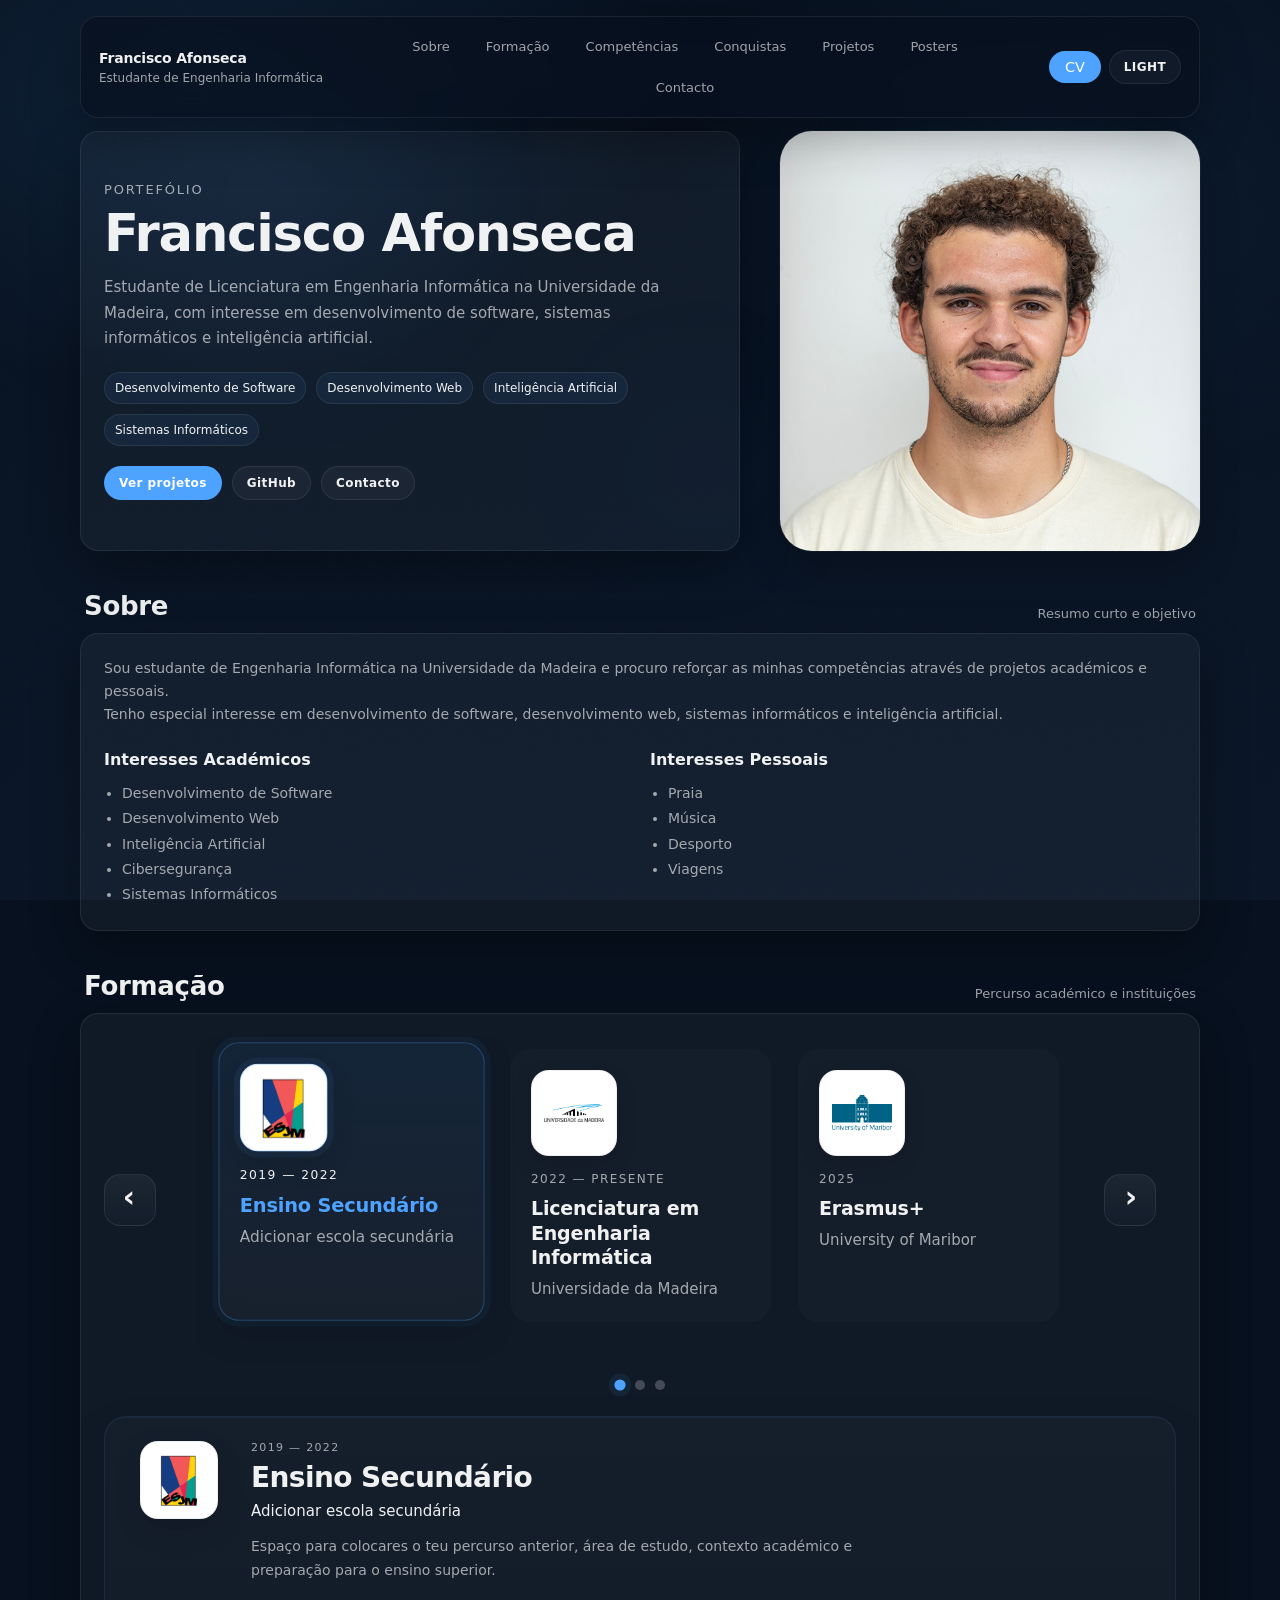
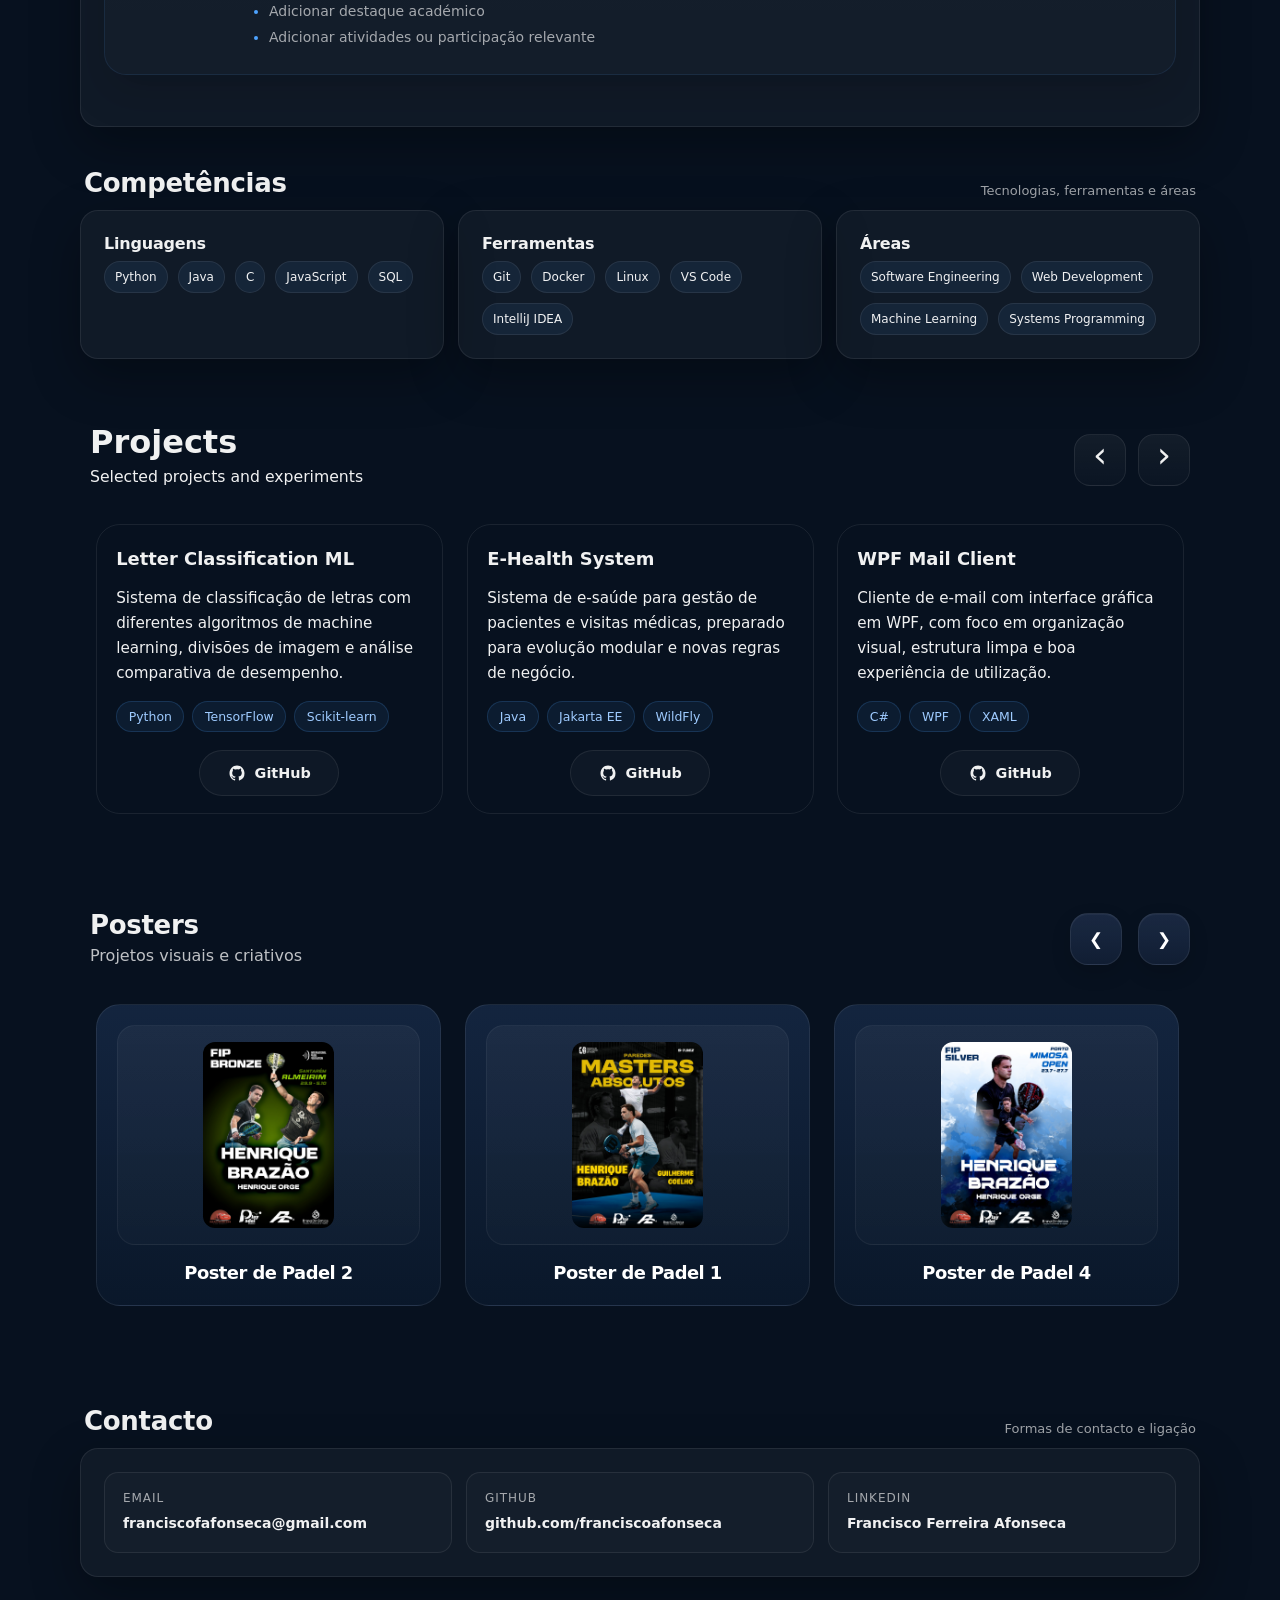
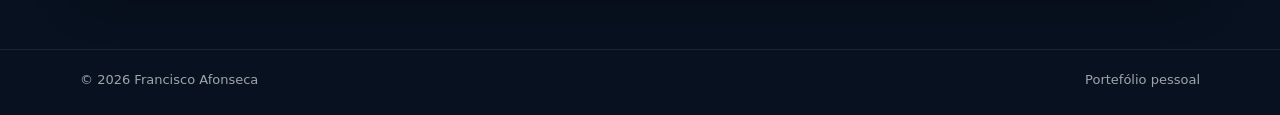
==== commit 5178bc0c: "seccaoes Projetos, formacao e posters completa, mas nao estao correto o conteudo, estilizacao simple" ====
--- a/index.html
+++ b/index.html
@@ -8,8 +8,9 @@
       name="description"
       content="Portefólio de Francisco Afonseca — Estudante de Licenciatura em Engenharia Informática."
     />
-    <link rel="icon" href="assets/logotipo.png" type="image/png" />
-    <link rel="stylesheet" href="css/style.css" />
+
+    <link rel="stylesheet" href="css/main.css" />
+    <link rel="icon" href="assets/logos/logotipo_site.png" type="image/png" />
   </head>
 
   <body>
@@ -19,7 +20,6 @@
     <header>
       <div class="nav">
         <a class="brand" href="#topo" aria-label="Ir para o topo">
-          <div class="dot" aria-hidden="true"></div>
           <div>
             <strong>Francisco Afonseca</strong><br />
             <span>Estudante de Engenharia Informática</span>
@@ -28,6 +28,7 @@
 
         <nav class="links" aria-label="Navegação principal">
           <a class="pill" href="#sobre">Sobre</a>
+          <a class="pill" href="#formacao">Formação</a>
           <a class="pill" href="#skills">Competências</a>
           <a class="pill" href="#conquistas">Conquistas</a>
           <a class="pill" href="#projetos">Projetos</a>
@@ -36,14 +37,20 @@
         </nav>
 
         <div class="actions">
-          <button
+          <a
+            href="docs/Francisco_Afonseca_CV.pdf"
+            class="cv-button"
+            target="_blank"
+            >CV</a
+          >
+          <!-- <button
             class="btn"
             id="langBtn"
             type="button"
             aria-label="Mudar idioma"
           >
             EN
-          </button>
+          </button> -->
 
           <button
             class="btn"
@@ -56,67 +63,57 @@
         </div>
       </div>
     </header>
-
     <main class="container" id="topo">
-      <section class="hero">
-        <div class="card hero-main">
-          <div class="card-inner">
-            <p class="eyebrow">Portefólio</p>
-
-            <h1>Francisco Afonseca</h1>
-
-            <p class="sub">
-              Estudante de Licenciatura em Engenharia Informática na
-              Universidade da Madeira, com interesse em desenvolvimento de
-              software, sistemas informáticos e inteligência artificial.
-            </p>
-
-            <div class="tagrow" aria-label="Áreas principais">
-              <span class="tag">Desenvolvimento de Software</span>
-              <span class="tag">Desenvolvimento Web</span>
-              <span class="tag">Inteligência Artificial</span>
-              <span class="tag">Sistemas Informáticos</span>
-            </div>
-
-            <div class="hero-cta">
-              <a class="btn solid" href="#projetos">Ver projetos</a>
-              <a
-                class="btn"
-                href="https://github.com/franciscoafonseca"
-                target="_blank"
-                rel="noreferrer"
-                >GitHub</a
-              >
-              <a class="btn" href="#contacto">Contacto</a>
-            </div>
-          </div>
-        </div>
-
-        <div class="hero-right">
-          <div class="mini">
-            <h3>Formação</h3>
-            <p>Licenciatura em Engenharia Informática</p>
-            <div class="line">
-              <span>Universidade</span>
-              <span>Universidade da Madeira</span>
-            </div>
-          </div>
-
-          <div class="mini">
-            <h3>Foco</h3>
-            <p>
-              Desenvolvimento de software, sistemas e resolução de problemas
-              através de programação.
-            </p>
-            <div class="line">
-              <span>Estado</span>
-              <span>Estudante</span>
-            </div>
-          </div>
-        </div>
-      </section>
-
-      <section id="sobre">
+      <section class="hero" id="hero">
+        <div class="hero-parallax-soft"></div>
+
+        <div class="hero-main" id="heroContent">
+          <div class="card">
+            <div class="card-inner">
+              <p class="eyebrow">Portefólio</p>
+
+              <h1>Francisco Afonseca</h1>
+
+              <p class="sub">
+                Estudante de Licenciatura em Engenharia Informática na
+                Universidade da Madeira, com interesse em desenvolvimento de
+                software, sistemas informáticos e inteligência artificial.
+              </p>
+
+              <div class="tagrow" aria-label="Áreas principais">
+                <span class="tag">Desenvolvimento de Software</span>
+                <span class="tag">Desenvolvimento Web</span>
+                <span class="tag">Inteligência Artificial</span>
+                <span class="tag">Sistemas Informáticos</span>
+              </div>
+
+              <div class="hero-cta">
+                <a class="btn solid" href="#projetos">Ver projetos</a>
+                <a
+                  class="btn"
+                  href="https://github.com/franciscoafonseca"
+                  target="_blank"
+                  rel="noreferrer"
+                >
+                  GitHub
+                </a>
+                <a class="btn" href="#contacto">Contacto</a>
+              </div>
+            </div>
+          </div>
+        </div>
+
+        <div class="hero-side reveal-on-scroll reveal-delay-1">
+          <div class="about-side-photo">
+            <img
+              src="assets/images/foto_perfil.png"
+              alt="Foto de Francisco Afonseca"
+            />
+          </div>
+        </div>
+      </section>
+
+      <section id="sobre" class="reveal-on-scroll">
         <div class="section-head">
           <h2>Sobre</h2>
           <small>Resumo curto e objetivo</small>
@@ -162,7 +159,8 @@
           </div>
         </div>
       </section>
-      <section id="formacao">
+
+      <section id="formacao" class="reveal-on-scroll">
         <div class="section-head">
           <h2>Formação</h2>
           <small>Percurso académico e instituições</small>
@@ -170,22 +168,11 @@
 
         <div class="education-wrapper card">
           <div class="card-inner">
-            <div class="education-topbar">
-              <p class="education-intro">
-                Linha temporal interativa do meu percurso académico.
-              </p>
-            </div>
-
-            <div class="education-rail-wrap" id="educationRailWrap">
-              <div class="education-rail">
-                <div class="education-rail-glow" id="educationRailGlow"></div>
-              </div>
-            </div>
-
             <div class="education-timeline-shell">
               <button
                 class="timeline-nav timeline-nav-left"
                 id="timelineLeft"
+                type="button"
                 aria-label="Anterior"
               >
                 <span>‹</span>
@@ -196,6 +183,7 @@
               <button
                 class="timeline-nav timeline-nav-right"
                 id="timelineRight"
+                type="button"
                 aria-label="Seguinte"
               >
                 <span>›</span>
@@ -222,12 +210,15 @@
                 <p class="education-detail-period" id="educationDetailPeriod">
                   2023 — Presente
                 </p>
+
                 <h3 id="educationDetailTitle">
                   Licenciatura em Engenharia Informática
                 </h3>
+
                 <p class="education-detail-place" id="educationDetailPlace">
                   Universidade da Madeira
                 </p>
+
                 <p
                   class="education-detail-description"
                   id="educationDetailDescription"
@@ -245,14 +236,15 @@
           </div>
         </div>
       </section>
-      <section id="skills">
+
+      <section id="skills" class="reveal-on-scroll">
         <div class="section-head">
           <h2>Competências</h2>
           <small>Tecnologias, ferramentas e áreas</small>
         </div>
 
         <div class="grid three">
-          <div class="card">
+          <div class="card reveal-on-scroll reveal-delay-1">
             <div class="card-inner">
               <h3 class="card-title">Linguagens</h3>
               <div class="chip-group">
@@ -265,7 +257,7 @@
             </div>
           </div>
 
-          <div class="card">
+          <div class="card reveal-on-scroll reveal-delay-2">
             <div class="card-inner">
               <h3 class="card-title">Ferramentas</h3>
               <div class="chip-group">
@@ -278,7 +270,7 @@
             </div>
           </div>
 
-          <div class="card">
+          <div class="card reveal-on-scroll reveal-delay-3">
             <div class="card-inner">
               <h3 class="card-title">Áreas</h3>
               <div class="chip-group">
@@ -291,15 +283,15 @@
           </div>
         </div>
       </section>
-
-      <section id="conquistas">
+      <!-- 
+      <section id="conquistas" class="reveal-on-scroll">
         <div class="section-head">
           <h2>Conquistas</h2>
           <small>Pontos de destaque académico e técnico</small>
         </div>
 
         <div class="grid two">
-          <div class="card">
+          <div class="card reveal-on-scroll reveal-delay-1">
             <div class="card-inner">
               <h3 class="card-title">Percurso Académico</h3>
               <ul class="clean-list">
@@ -310,7 +302,7 @@
             </div>
           </div>
 
-          <div class="card">
+          <div class="card reveal-on-scroll reveal-delay-2">
             <div class="card-inner">
               <h3 class="card-title">Evolução Técnica</h3>
               <ul class="clean-list">
@@ -323,114 +315,88 @@
             </div>
           </div>
         </div>
-      </section>
-
-      <section id="projetos">
-        <div class="section-head">
-          <h2>Projetos</h2>
-          <small>Trabalhos académicos e pessoais</small>
-        </div>
-
-        <div class="grid three">
-          <article class="card project-card">
-            <div class="card-inner">
-              <h3 class="card-title">Projeto 1</h3>
-              <p class="project-text">
-                Breve descrição do projeto, objetivo principal e tecnologias
-                utilizadas.
-              </p>
-              <div class="chip-group">
-                <span class="chip">React</span>
-                <span class="chip">Node.js</span>
-              </div>
-              <div class="project-links">
-                <a href="#">GitHub</a>
-                <a href="#">Demo</a>
-              </div>
-            </div>
-          </article>
-
-          <article class="card project-card">
-            <div class="card-inner">
-              <h3 class="card-title">Projeto 2</h3>
-              <p class="project-text">
-                Breve descrição do projeto, objetivo principal e tecnologias
-                utilizadas.
-              </p>
-              <div class="chip-group">
-                <span class="chip">Java</span>
-                <span class="chip">Spring Boot</span>
-              </div>
-              <div class="project-links">
-                <a href="#">GitHub</a>
-                <a href="#">Demo</a>
-              </div>
-            </div>
-          </article>
-
-          <article class="card project-card">
-            <div class="card-inner">
-              <h3 class="card-title">Projeto 3</h3>
-              <p class="project-text">
-                Breve descrição do projeto, objetivo principal e tecnologias
-                utilizadas.
-              </p>
-              <div class="chip-group">
-                <span class="chip">Python</span>
-                <span class="chip">AI</span>
-              </div>
-              <div class="project-links">
-                <a href="#">GitHub</a>
-                <a href="#">Demo</a>
-              </div>
-            </div>
-          </article>
-        </div>
-      </section>
-
-      <section id="posters">
-        <div class="section-head">
-          <h2>Posters</h2>
-          <small>Projetos visuais e criativos</small>
-        </div>
-
-        <div class="grid three">
-          <article class="card poster-card">
-            <div class="card-inner">
-              <div class="poster-placeholder">Poster 1</div>
-              <h3 class="card-title">Poster de Padel 1</h3>
-              <p class="project-text">
-                Espaço para imagem, título e breve descrição do trabalho
-                gráfico.
-              </p>
-            </div>
-          </article>
-
-          <article class="card poster-card">
-            <div class="card-inner">
-              <div class="poster-placeholder">Poster 2</div>
-              <h3 class="card-title">Poster de Padel 2</h3>
-              <p class="project-text">
-                Espaço para imagem, título e breve descrição do trabalho
-                gráfico.
-              </p>
-            </div>
-          </article>
-
-          <article class="card poster-card">
-            <div class="card-inner">
-              <div class="poster-placeholder">Poster 3</div>
-              <h3 class="card-title">Poster de Padel 3</h3>
-              <p class="project-text">
-                Espaço para imagem, título e breve descrição do trabalho
-                gráfico.
-              </p>
-            </div>
-          </article>
-        </div>
-      </section>
-
-      <section id="contacto">
+      </section> -->
+
+      <section class="projects-showcase reveal-on-scroll" id="projects">
+        <div class="projects-showcase-header">
+          <div>
+            <h2>Projects</h2>
+            <p>Selected projects and experiments</p>
+          </div>
+
+          <div class="projects-showcase-controls">
+            <button
+              class="section-nav-button projects-showcase-arrow"
+              id="projectsPrevBtn"
+              type="button"
+              aria-label="Projeto anterior"
+            >
+              <span>&#8249;</span>
+            </button>
+
+            <button
+              class="section-nav-button projects-showcase-arrow"
+              id="projectsNextBtn"
+              type="button"
+              aria-label="Projeto seguinte"
+            >
+              <span>&#8250;</span>
+            </button>
+          </div>
+        </div>
+
+        <div class="projects-showcase-viewport">
+          <div class="projects-track" id="projectsTrack"></div>
+        </div>
+      </section>
+
+      <section class="poster-showcase reveal-on-scroll" id="posters">
+        <div class="poster-showcase-header">
+          <div>
+            <h2>Posters</h2>
+            <p>Projetos visuais e criativos</p>
+          </div>
+
+          <div class="poster-showcase-controls">
+            <button
+              id="posterPrevBtn"
+              class="poster-showcase-arrow"
+              aria-label="Anterior"
+            >
+              &#10094;
+            </button>
+
+            <button
+              id="posterNextBtn"
+              class="poster-showcase-arrow"
+              aria-label="Seguinte"
+            >
+              &#10095;
+            </button>
+          </div>
+        </div>
+
+        <div class="poster-showcase-viewport">
+          <div class="poster-showcase-track" id="posterTrack"></div>
+        </div>
+      </section>
+
+      <div class="poster-lightbox" id="posterLightbox" aria-hidden="true">
+        <div class="poster-lightbox-backdrop" id="posterLightboxBackdrop"></div>
+
+        <div class="poster-lightbox-content">
+          <button
+            id="posterLightboxClose"
+            class="poster-lightbox-close"
+            aria-label="Fechar"
+          >
+            &times;
+          </button>
+          <img id="posterLightboxImage" src="" alt="" />
+        </div>
+      </div>
+
+      <section id="contacto" class="reveal-on-scroll">
         <div class="section-head">
           <h2>Contacto</h2>
           <small>Formas de contacto e ligação</small>
@@ -439,16 +405,16 @@
         <div class="card">
           <div class="card-inner contact-grid">
             <a
-              class="contact-item"
-              href="mailto:teuemail@exemplo.com"
+              class="contact-item reveal-on-scroll reveal-delay-1"
+              href="mailto:franciscofafonseca@gmail.com"
               aria-label="Enviar email"
             >
               <span class="contact-label">Email</span>
-              <strong>teuemail@exemplo.com</strong>
+              <strong>franciscofafonseca@gmail.com</strong>
             </a>
 
             <a
-              class="contact-item"
+              class="contact-item reveal-on-scroll reveal-delay-2"
               href="https://github.com/franciscoafonseca"
               target="_blank"
               rel="noreferrer"
@@ -458,9 +424,15 @@
               <strong>github.com/franciscoafonseca</strong>
             </a>
 
-            <a class="contact-item" href="#" aria-label="Abrir LinkedIn">
+            <a
+              class="contact-item reveal-on-scroll reveal-delay-2"
+              href="https://www.linkedin.com/in/francisco-ferreira-afonseca/"
+              target="_blank"
+              rel="noreferrer"
+              aria-label="Abrir LinkedIn"
+            >
               <span class="contact-label">LinkedIn</span>
-              <strong>Adicionar perfil LinkedIn</strong>
+              <strong>Francisco Ferreira Afonseca</strong>
             </a>
           </div>
         </div>
@@ -474,6 +446,6 @@
       </div>
     </footer>
 
-    <script src="js/script.js"></script>
+    <script type="module" src="js/main.js"></script>
   </body>
 </html>
--- a/css/main.css
+++ b/css/main.css
@@ -0,0 +1,9 @@
+@import "./reset.css";
+@import "./base.css";
+@import "./posters.css";
+@import "./layout.css";
+@import "./components.css";
+@import "./timeline.css";
+@import "./responsive.css";
+@import "./profile.css";
+@import "./projects.css";
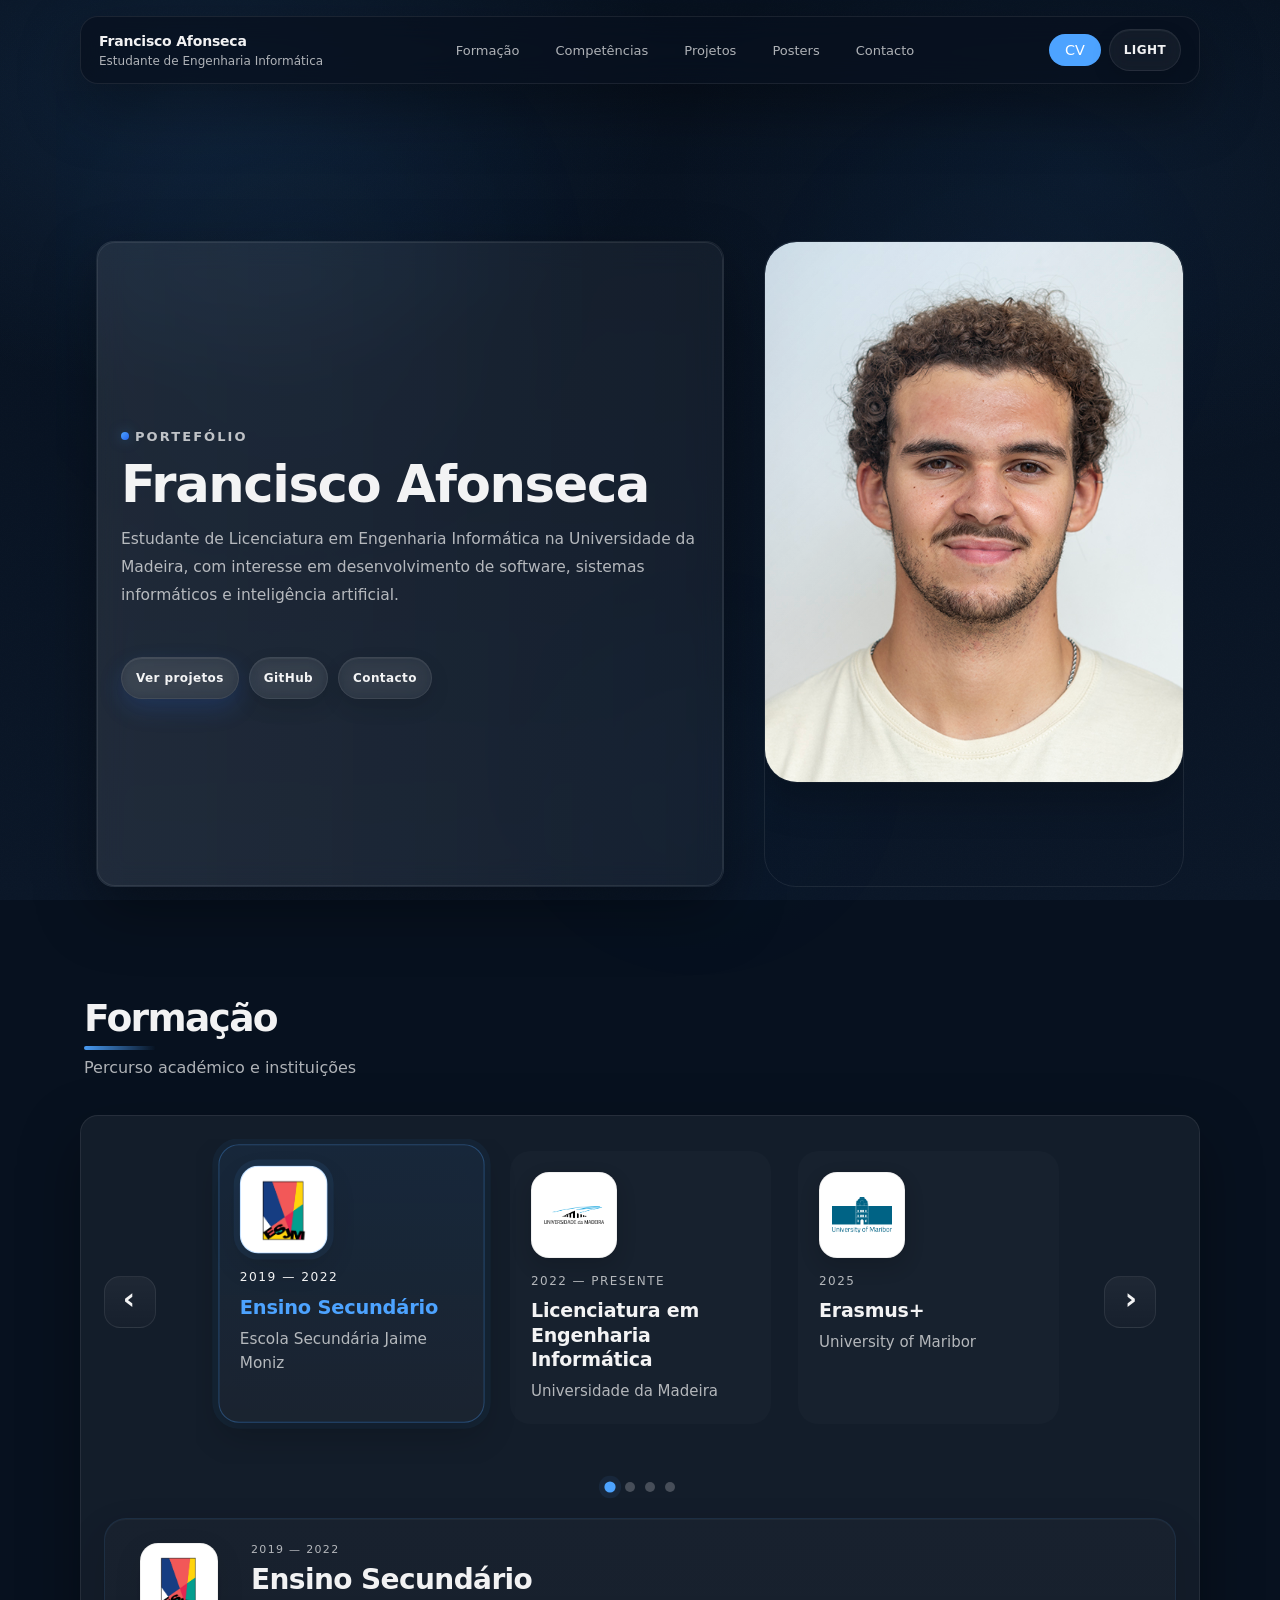
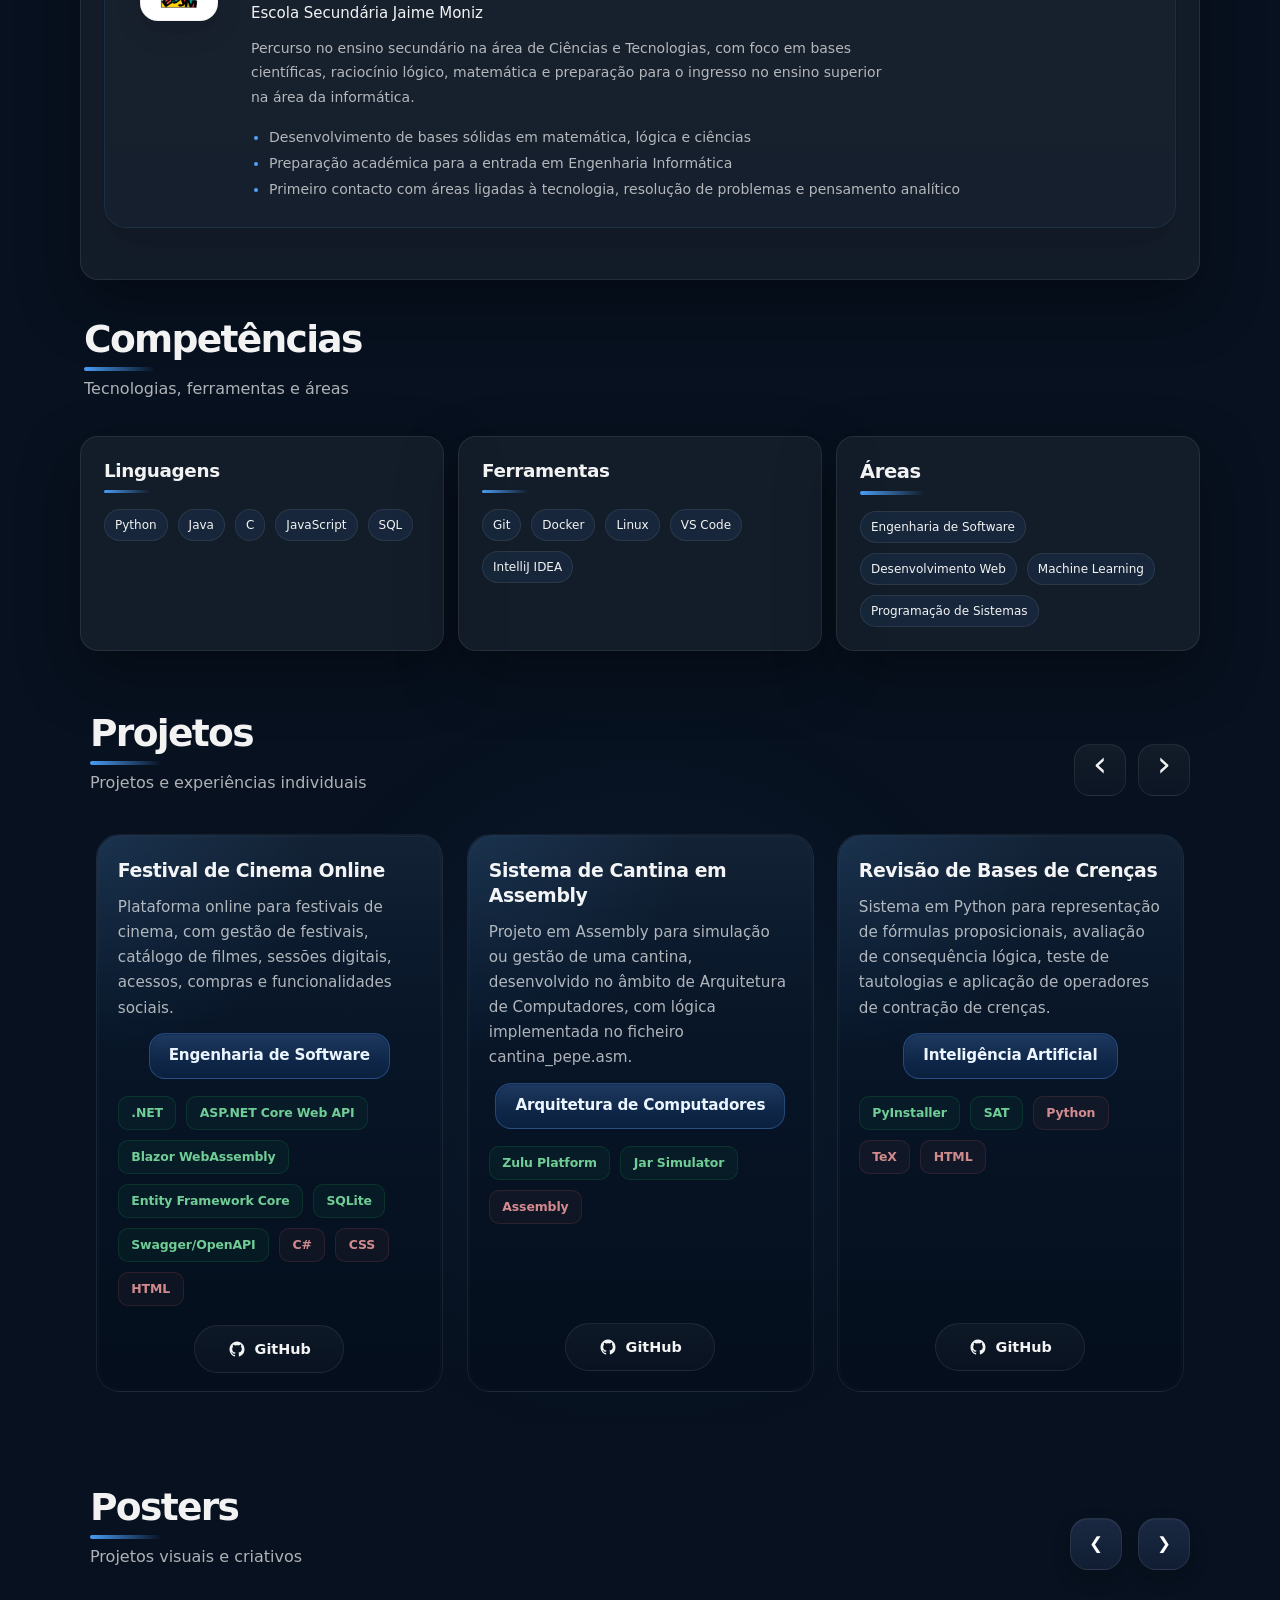
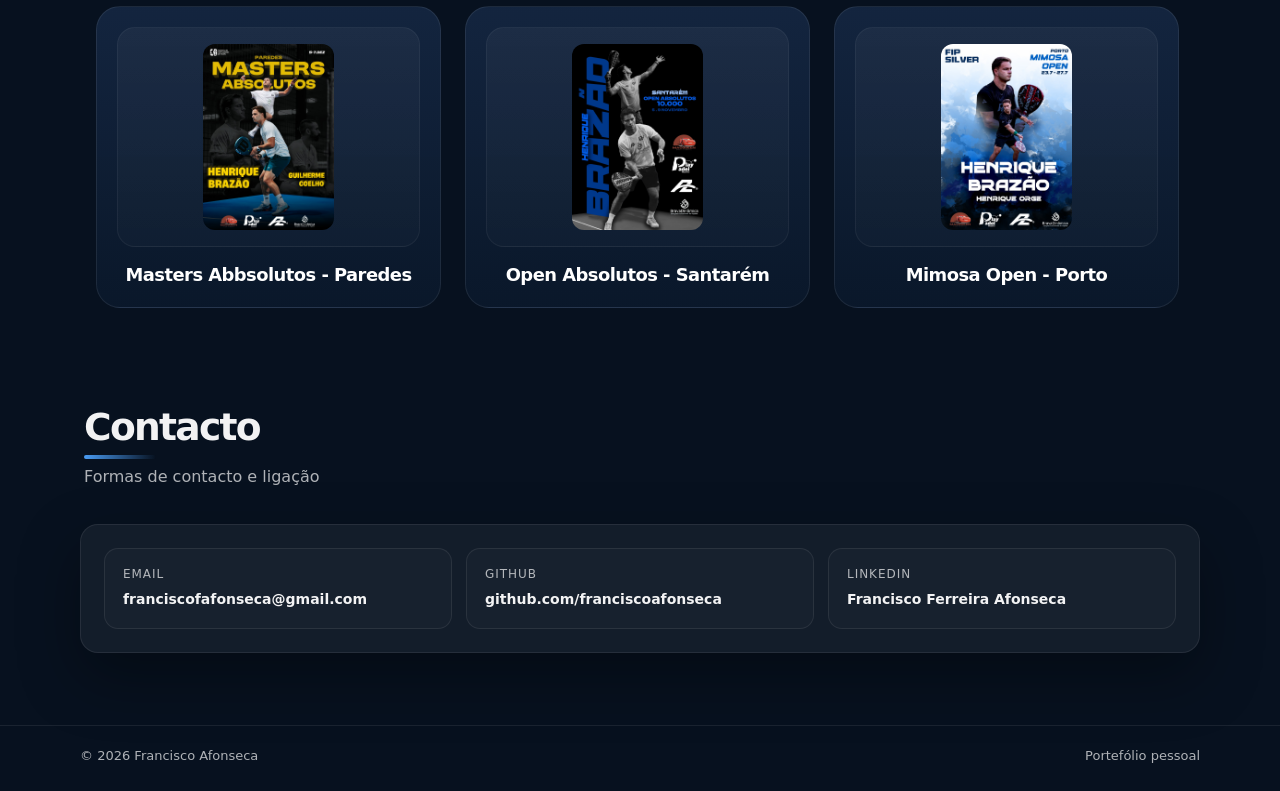
==== commit bcf46435: "Posters atualizados, layout consistente, componentes, projetos integrados e percurso academico" ====
--- a/index.html
+++ b/index.html
@@ -1,5 +1,5 @@
 <!doctype html>
-<html lang="pt">
+<html lang="pt" data-theme="dark">
   <head>
     <meta charset="UTF-8" />
     <meta name="viewport" content="width=device-width, initial-scale=1.0" />
@@ -9,8 +9,8 @@
       content="Portefólio de Francisco Afonseca — Estudante de Licenciatura em Engenharia Informática."
     />
 
+    <link rel="icon" href="assets/logos/logotipo_site.png" type="image/png" />
     <link rel="stylesheet" href="css/main.css" />
-    <link rel="icon" href="assets/logos/logotipo_site.png" type="image/png" />
   </head>
 
   <body>
@@ -27,10 +27,8 @@
         </a>
 
         <nav class="links" aria-label="Navegação principal">
-          <a class="pill" href="#sobre">Sobre</a>
           <a class="pill" href="#formacao">Formação</a>
           <a class="pill" href="#skills">Competências</a>
-          <a class="pill" href="#conquistas">Conquistas</a>
           <a class="pill" href="#projetos">Projetos</a>
           <a class="pill" href="#posters">Posters</a>
           <a class="pill" href="#contacto">Contacto</a>
@@ -41,16 +39,10 @@
             href="docs/Francisco_Afonseca_CV.pdf"
             class="cv-button"
             target="_blank"
-            >CV</a
+            rel="noreferrer"
           >
-          <!-- <button
-            class="btn"
-            id="langBtn"
-            type="button"
-            aria-label="Mudar idioma"
-          >
-            EN
-          </button> -->
+            CV
+          </a>
 
           <button
             class="btn"
@@ -63,12 +55,13 @@
         </div>
       </div>
     </header>
+
     <main class="container" id="topo">
       <section class="hero" id="hero">
         <div class="hero-parallax-soft"></div>
 
         <div class="hero-main" id="heroContent">
-          <div class="card">
+          <div class="card hero-card">
             <div class="card-inner">
               <p class="eyebrow">Portefólio</p>
 
@@ -80,24 +73,17 @@
                 software, sistemas informáticos e inteligência artificial.
               </p>
 
-              <div class="tagrow" aria-label="Áreas principais">
-                <span class="tag">Desenvolvimento de Software</span>
-                <span class="tag">Desenvolvimento Web</span>
-                <span class="tag">Inteligência Artificial</span>
-                <span class="tag">Sistemas Informáticos</span>
-              </div>
-
               <div class="hero-cta">
-                <a class="btn solid" href="#projetos">Ver projetos</a>
+                <a class="btn btn-primary" href="#projetos">Ver projetos</a>
                 <a
-                  class="btn"
+                  class="btn btn-secondary"
                   href="https://github.com/franciscoafonseca"
                   target="_blank"
                   rel="noreferrer"
                 >
                   GitHub
                 </a>
-                <a class="btn" href="#contacto">Contacto</a>
+                <a class="btn btn-secondary" href="#contacto">Contacto</a>
               </div>
             </div>
           </div>
@@ -113,57 +99,12 @@
         </div>
       </section>
 
-      <section id="sobre" class="reveal-on-scroll">
-        <div class="section-head">
-          <h2>Sobre</h2>
-          <small>Resumo curto e objetivo</small>
-        </div>
-
-        <div class="card">
-          <div class="card-inner about-grid">
-            <div>
-              <p class="body-copy">
-                Sou estudante de Engenharia Informática na Universidade da
-                Madeira e procuro reforçar as minhas competências através de
-                projetos académicos e pessoais.
-              </p>
-              <p class="body-copy">
-                Tenho especial interesse em desenvolvimento de software,
-                desenvolvimento web, sistemas informáticos e inteligência
-                artificial.
-              </p>
-            </div>
-
-            <div class="split-list">
-              <div>
-                <h3>Interesses Académicos</h3>
-                <ul class="clean-list">
-                  <li>Desenvolvimento de Software</li>
-                  <li>Desenvolvimento Web</li>
-                  <li>Inteligência Artificial</li>
-                  <li>Cibersegurança</li>
-                  <li>Sistemas Informáticos</li>
-                </ul>
-              </div>
-
-              <div>
-                <h3>Interesses Pessoais</h3>
-                <ul class="clean-list">
-                  <li>Praia</li>
-                  <li>Música</li>
-                  <li>Desporto</li>
-                  <li>Viagens</li>
-                </ul>
-              </div>
-            </div>
-          </div>
-        </div>
-      </section>
-
       <section id="formacao" class="reveal-on-scroll">
         <div class="section-head">
-          <h2>Formação</h2>
-          <small>Percurso académico e instituições</small>
+          <div>
+            <h2 class="section-title">Formação</h2>
+            <small>Percurso académico e instituições</small>
+          </div>
         </div>
 
         <div class="education-wrapper card">
@@ -239,8 +180,10 @@
 
       <section id="skills" class="reveal-on-scroll">
         <div class="section-head">
-          <h2>Competências</h2>
-          <small>Tecnologias, ferramentas e áreas</small>
+          <div>
+            <h2 class="section-title">Competências</h2>
+            <small>Tecnologias, ferramentas e áreas</small>
+          </div>
         </div>
 
         <div class="grid three">
@@ -272,56 +215,23 @@
 
           <div class="card reveal-on-scroll reveal-delay-3">
             <div class="card-inner">
-              <h3 class="card-title">Áreas</h3>
+              <h3 class="card-title card-title-areas">Áreas</h3>
               <div class="chip-group">
-                <span class="chip">Software Engineering</span>
-                <span class="chip">Web Development</span>
+                <span class="chip">Engenharia de Software</span>
+                <span class="chip">Desenvolvimento Web</span>
                 <span class="chip">Machine Learning</span>
-                <span class="chip">Systems Programming</span>
-              </div>
-            </div>
-          </div>
-        </div>
-      </section>
-      <!-- 
-      <section id="conquistas" class="reveal-on-scroll">
-        <div class="section-head">
-          <h2>Conquistas</h2>
-          <small>Pontos de destaque académico e técnico</small>
-        </div>
-
-        <div class="grid two">
-          <div class="card reveal-on-scroll reveal-delay-1">
-            <div class="card-inner">
-              <h3 class="card-title">Percurso Académico</h3>
-              <ul class="clean-list">
-                <li>Licenciatura em Engenharia Informática</li>
-                <li>Projetos académicos em diferentes áreas da informática</li>
-                <li>Experiência prática em desenvolvimento de software</li>
-              </ul>
-            </div>
-          </div>
-
-          <div class="card reveal-on-scroll reveal-delay-2">
-            <div class="card-inner">
-              <h3 class="card-title">Evolução Técnica</h3>
-              <ul class="clean-list">
-                <li>Experiência com aplicações web e full-stack</li>
-                <li>Exploração de inteligência artificial e algoritmos</li>
-                <li>
-                  Desenvolvimento de projetos com foco em clareza e estrutura
-                </li>
-              </ul>
-            </div>
-          </div>
-        </div>
-      </section> -->
-
-      <section class="projects-showcase reveal-on-scroll" id="projects">
+                <span class="chip">Programação de Sistemas</span>
+              </div>
+            </div>
+          </div>
+        </div>
+      </section>
+
+      <section class="projects-showcase reveal-on-scroll" id="projetos">
         <div class="projects-showcase-header">
           <div>
-            <h2>Projects</h2>
-            <p>Selected projects and experiments</p>
+            <h2 class="section-title">Projetos</h2>
+            <p>Projetos e experiências individuais</p>
           </div>
 
           <div class="projects-showcase-controls">
@@ -353,7 +263,7 @@
       <section class="poster-showcase reveal-on-scroll" id="posters">
         <div class="poster-showcase-header">
           <div>
-            <h2>Posters</h2>
+            <h2 class="section-title">Posters</h2>
             <p>Projetos visuais e criativos</p>
           </div>
 
@@ -361,6 +271,7 @@
             <button
               id="posterPrevBtn"
               class="poster-showcase-arrow"
+              type="button"
               aria-label="Anterior"
             >
               &#10094;
@@ -369,6 +280,7 @@
             <button
               id="posterNextBtn"
               class="poster-showcase-arrow"
+              type="button"
               aria-label="Seguinte"
             >
               &#10095;
@@ -388,6 +300,7 @@
           <button
             id="posterLightboxClose"
             class="poster-lightbox-close"
+            type="button"
             aria-label="Fechar"
           >
             &times;
@@ -398,8 +311,10 @@
 
       <section id="contacto" class="reveal-on-scroll">
         <div class="section-head">
-          <h2>Contacto</h2>
-          <small>Formas de contacto e ligação</small>
+          <div>
+            <h2 class="section-title">Contacto</h2>
+            <small>Formas de contacto e ligação</small>
+          </div>
         </div>
 
         <div class="card">
@@ -425,7 +340,7 @@
             </a>
 
             <a
-              class="contact-item reveal-on-scroll reveal-delay-2"
+              class="contact-item reveal-on-scroll reveal-delay-3"
               href="https://www.linkedin.com/in/francisco-ferreira-afonseca/"
               target="_blank"
               rel="noreferrer"
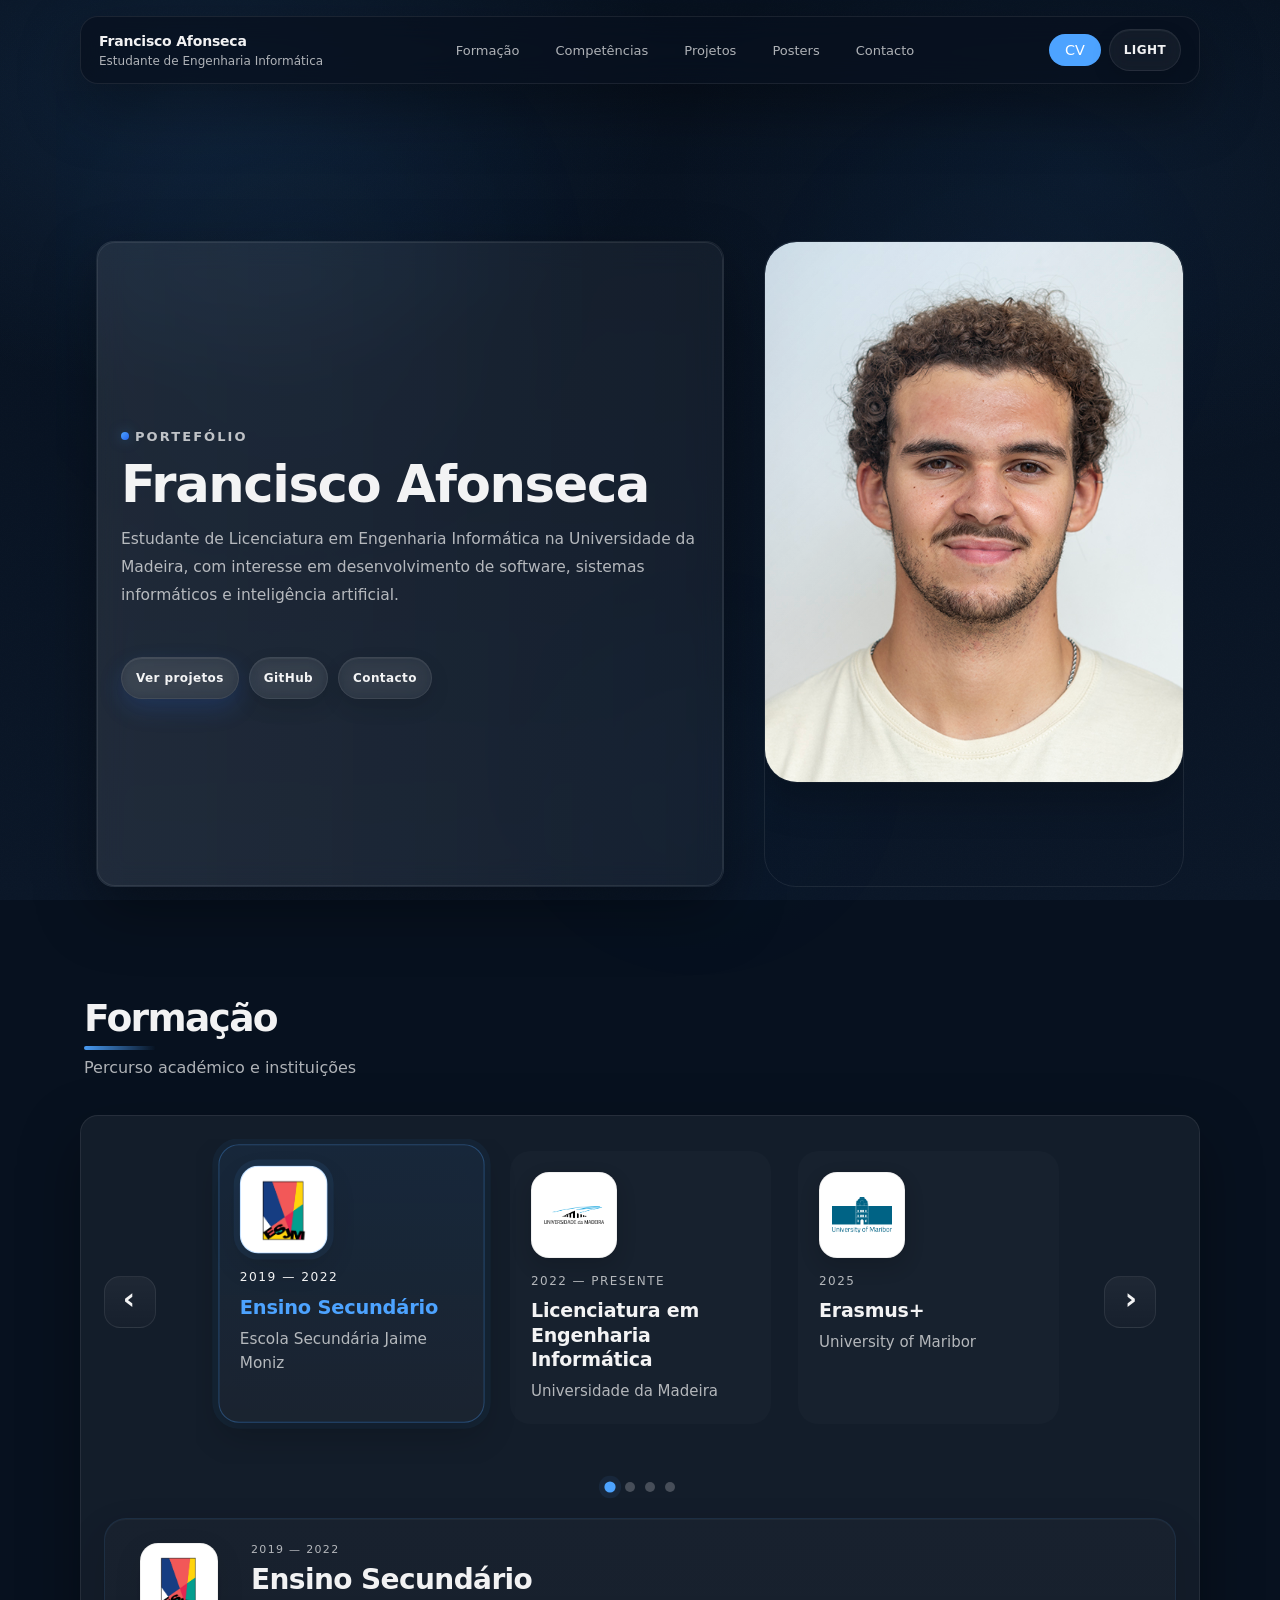
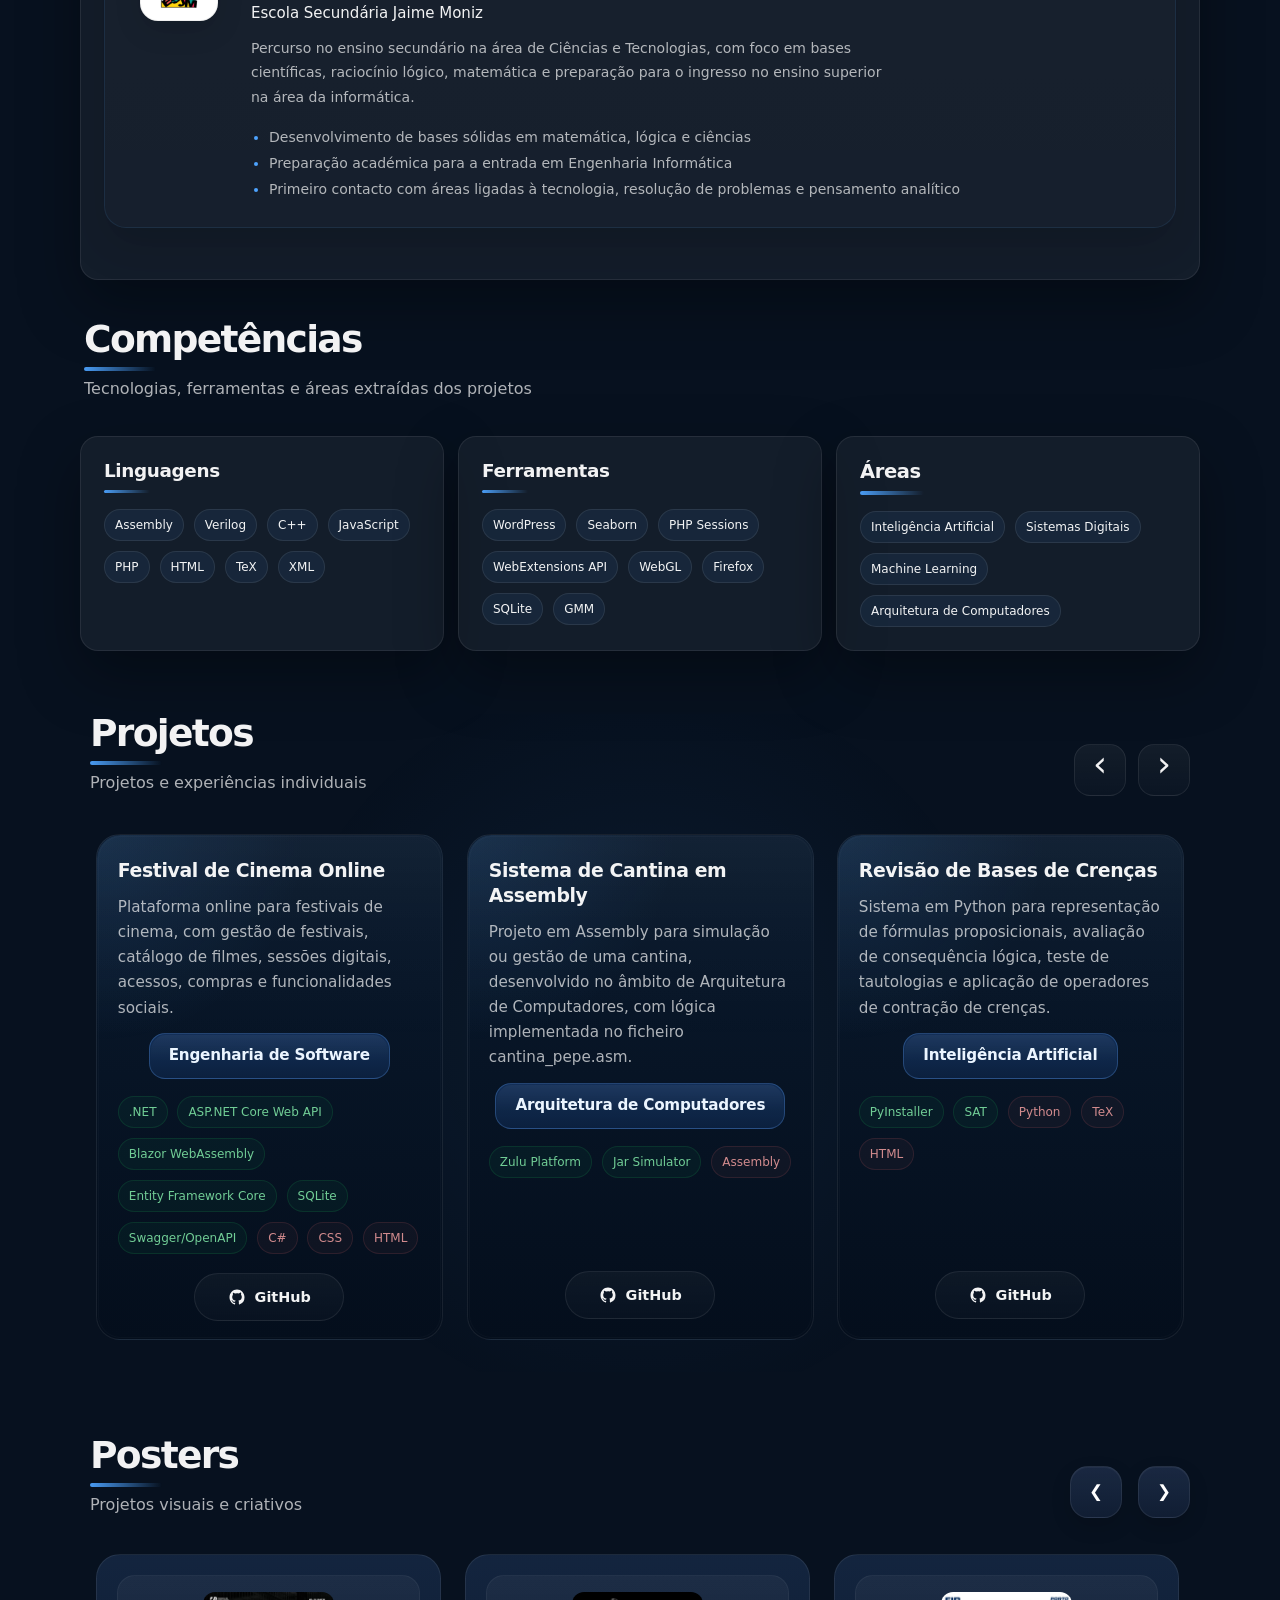
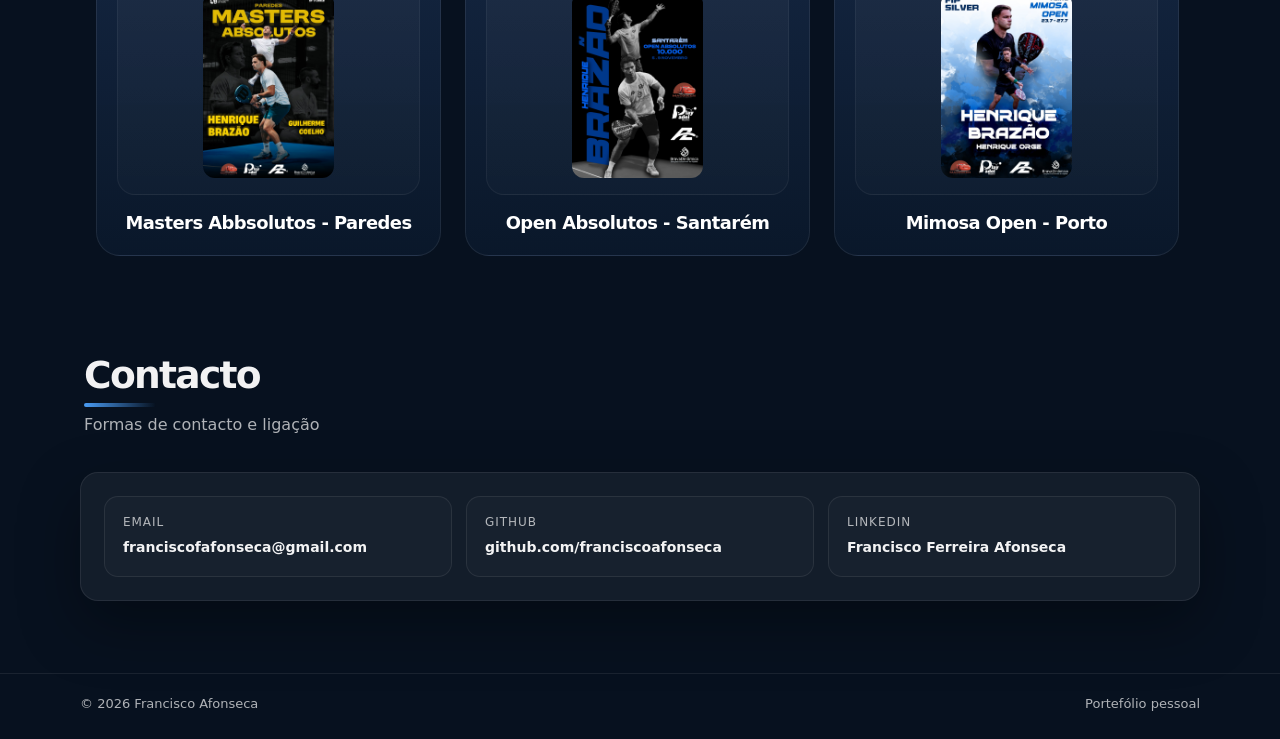
==== commit 77ebcab1: "Finalizado backend e estilizacao simples tanto como as funcionalidades" ====
--- a/index.html
+++ b/index.html
@@ -182,7 +182,9 @@
         <div class="section-head">
           <div>
             <h2 class="section-title">Competências</h2>
-            <small>Tecnologias, ferramentas e áreas</small>
+            <small
+              >Tecnologias, ferramentas e áreas extraídas dos projetos</small
+            >
           </div>
         </div>
 
@@ -190,38 +192,21 @@
           <div class="card reveal-on-scroll reveal-delay-1">
             <div class="card-inner">
               <h3 class="card-title">Linguagens</h3>
-              <div class="chip-group">
-                <span class="chip">Python</span>
-                <span class="chip">Java</span>
-                <span class="chip">C</span>
-                <span class="chip">JavaScript</span>
-                <span class="chip">SQL</span>
-              </div>
+              <div class="chip-group" id="skillsLanguages"></div>
             </div>
           </div>
 
           <div class="card reveal-on-scroll reveal-delay-2">
             <div class="card-inner">
               <h3 class="card-title">Ferramentas</h3>
-              <div class="chip-group">
-                <span class="chip">Git</span>
-                <span class="chip">Docker</span>
-                <span class="chip">Linux</span>
-                <span class="chip">VS Code</span>
-                <span class="chip">IntelliJ IDEA</span>
-              </div>
+              <div class="chip-group" id="skillsTools"></div>
             </div>
           </div>
 
           <div class="card reveal-on-scroll reveal-delay-3">
             <div class="card-inner">
               <h3 class="card-title card-title-areas">Áreas</h3>
-              <div class="chip-group">
-                <span class="chip">Engenharia de Software</span>
-                <span class="chip">Desenvolvimento Web</span>
-                <span class="chip">Machine Learning</span>
-                <span class="chip">Programação de Sistemas</span>
-              </div>
+              <div class="chip-group" id="skillsAreas"></div>
             </div>
           </div>
         </div>
--- a/css/main.css
+++ b/css/main.css
@@ -7,3 +7,4 @@
 @import "./responsive.css";
 @import "./profile.css";
 @import "./projects.css";
+@import "./skills.css";
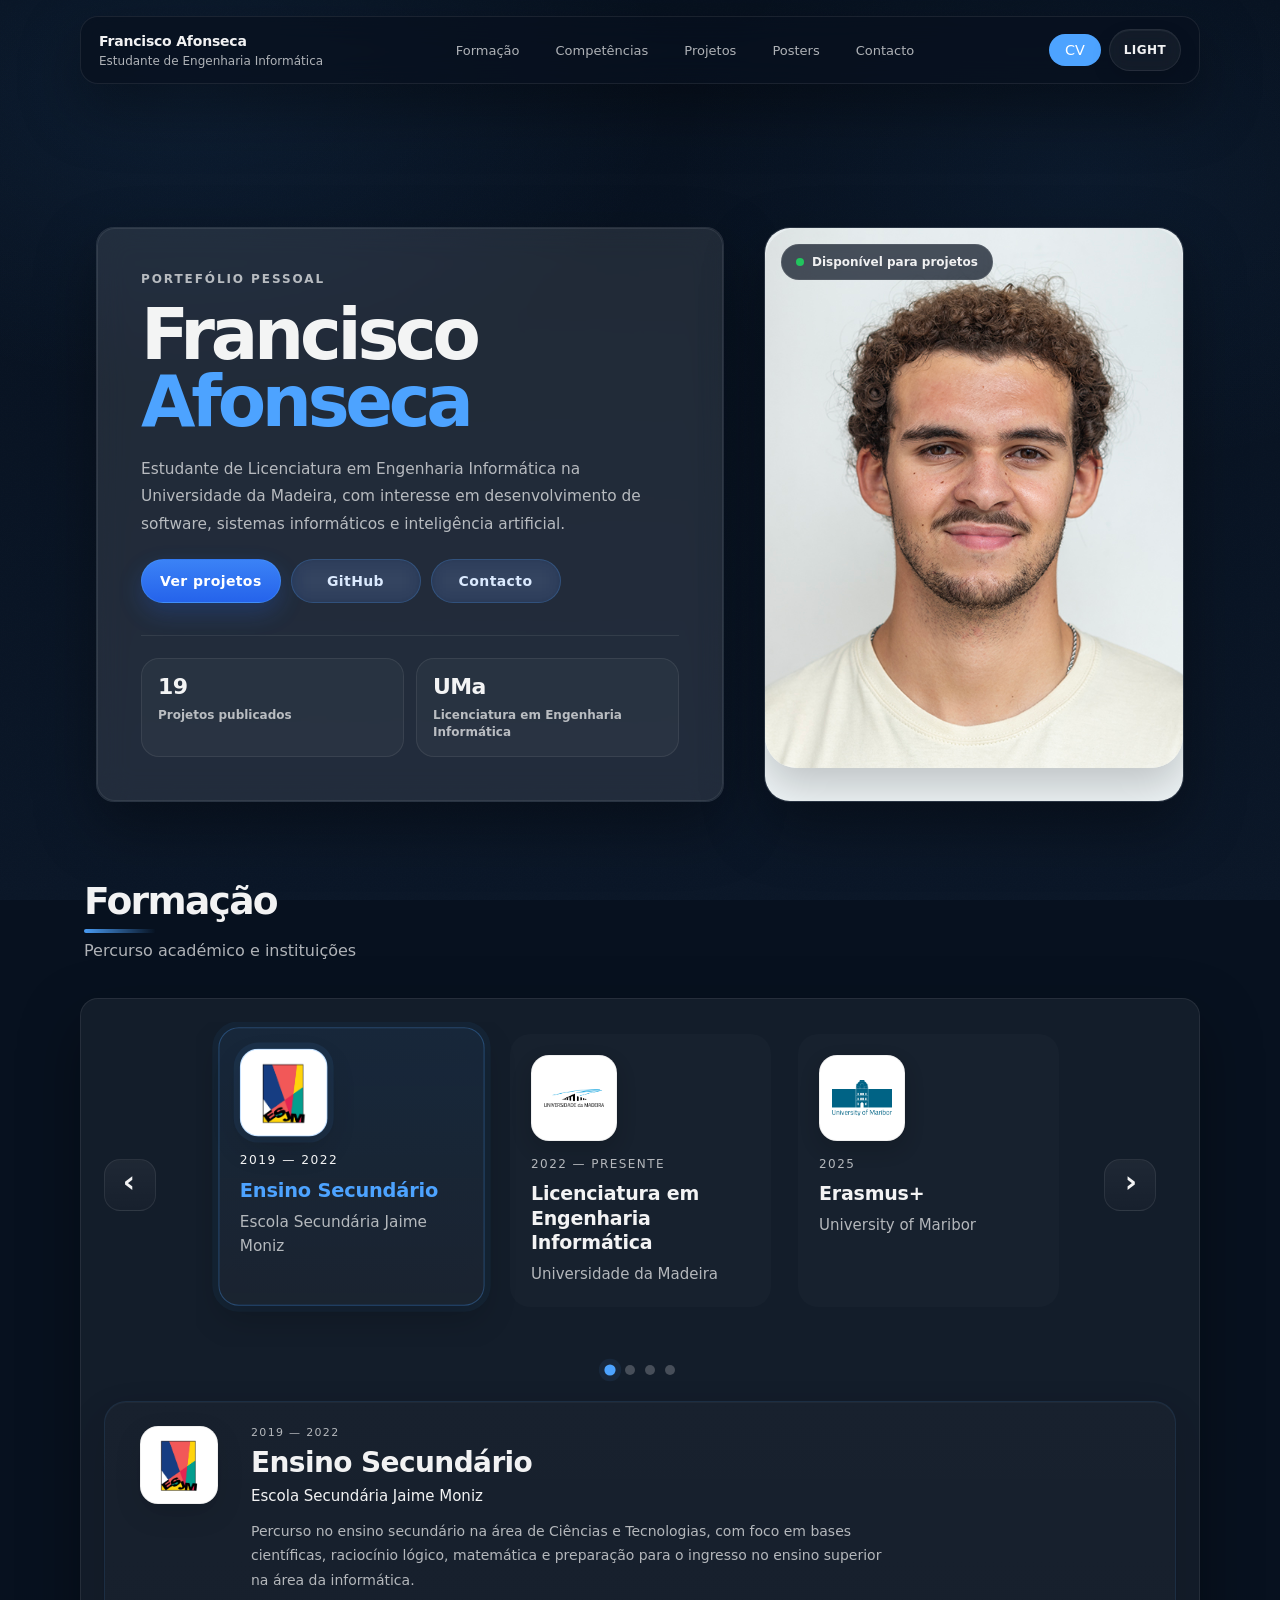
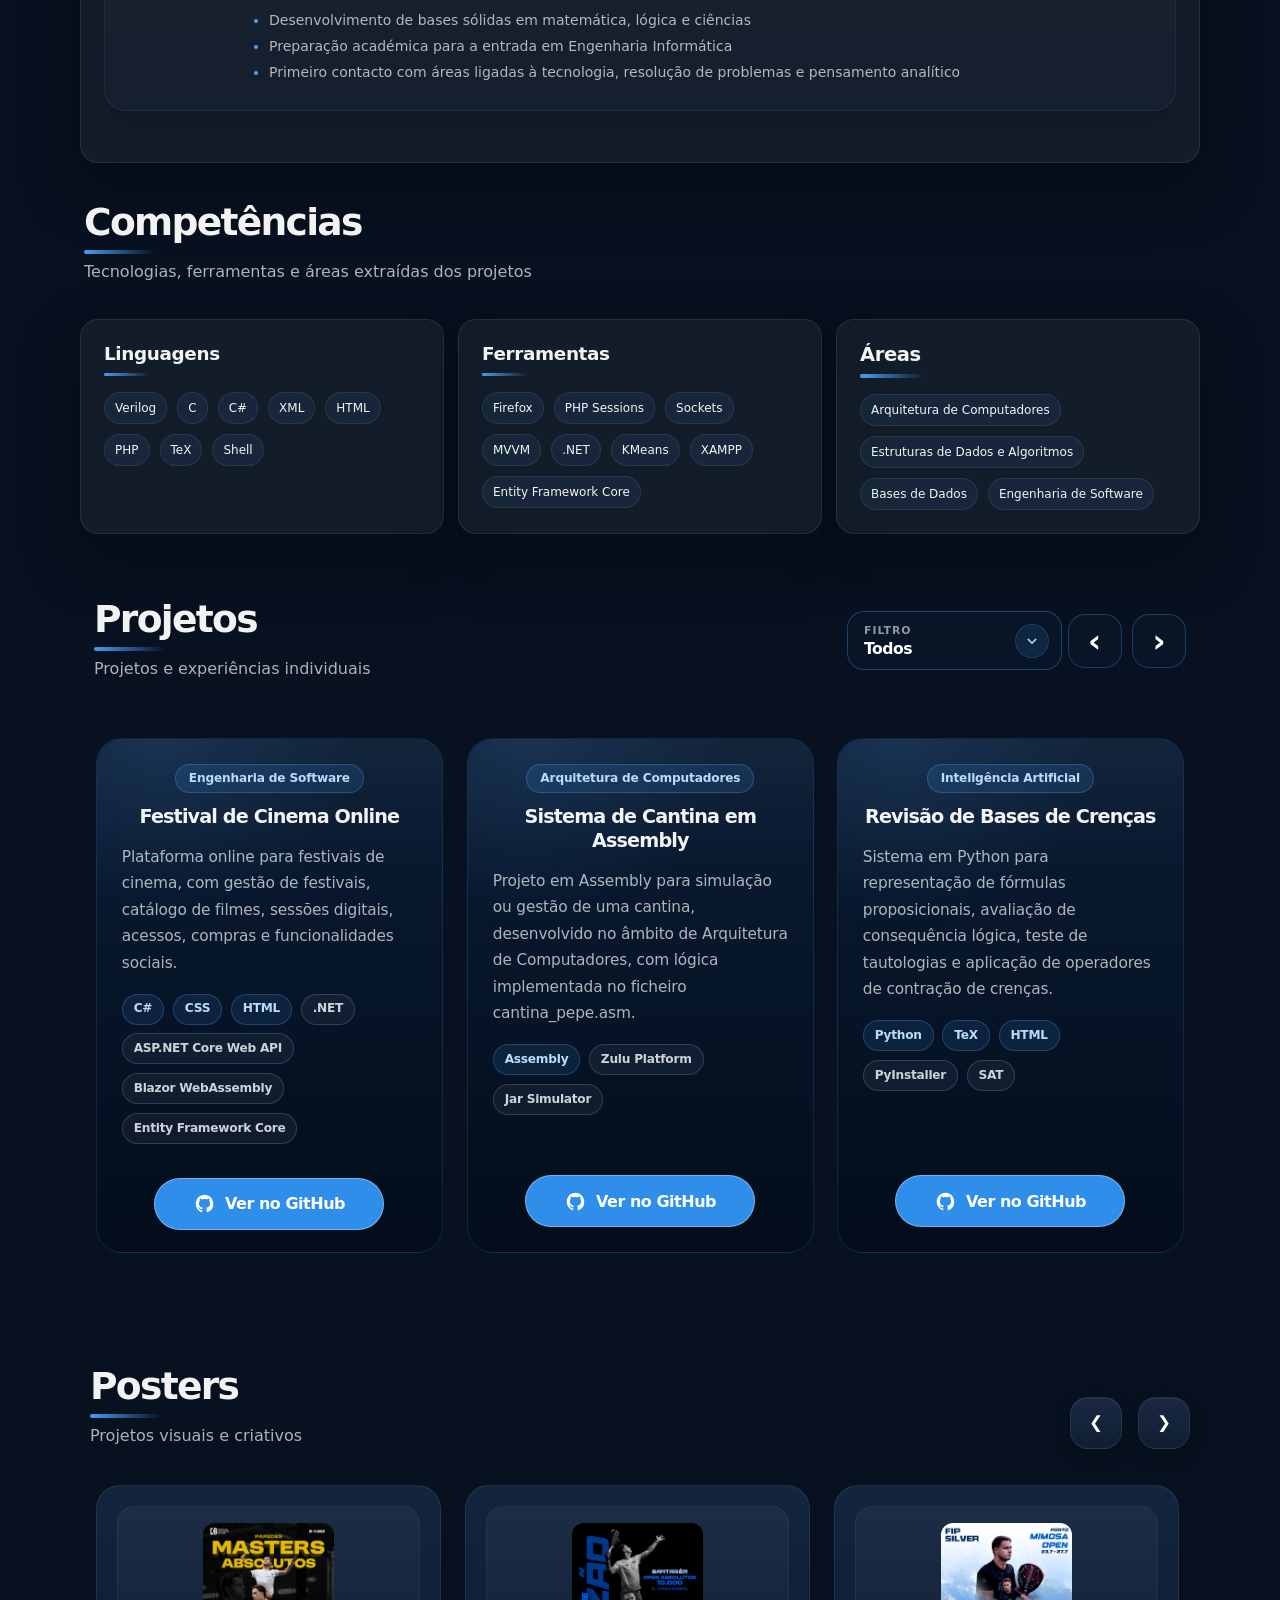
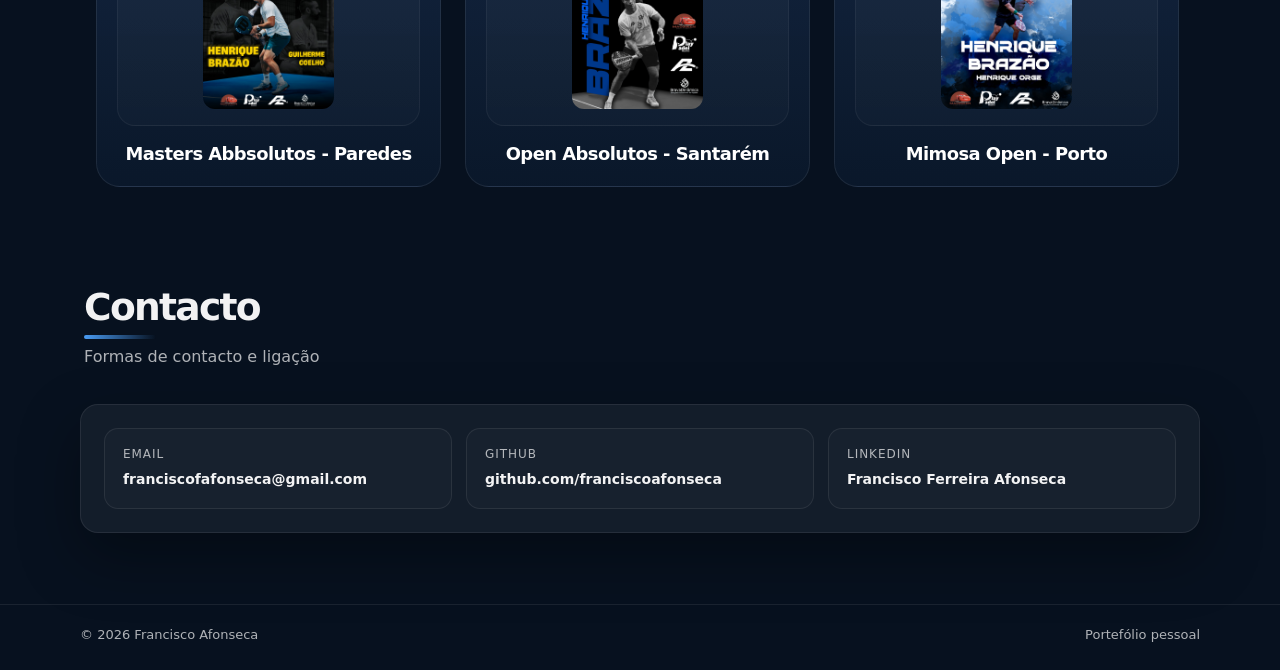
==== commit ab073e4c: "hero, foto e projetos concluidos" ====
--- a/index.html
+++ b/index.html
@@ -58,16 +58,17 @@
 
     <main class="container" id="topo">
       <section class="hero" id="hero">
-        <div class="hero-parallax-soft"></div>
-
         <div class="hero-main" id="heroContent">
           <div class="card hero-card">
-            <div class="card-inner">
-              <p class="eyebrow">Portefólio</p>
-
-              <h1>Francisco Afonseca</h1>
-
-              <p class="sub">
+            <div class="hero-card-inner">
+              <p class="hero-eyebrow">Portefólio pessoal</p>
+
+              <h1 class="hero-title">
+                Francisco
+                <span>Afonseca</span>
+              </h1>
+
+              <p class="hero-sub">
                 Estudante de Licenciatura em Engenharia Informática na
                 Universidade da Madeira, com interesse em desenvolvimento de
                 software, sistemas informáticos e inteligência artificial.
@@ -75,6 +76,7 @@
 
               <div class="hero-cta">
                 <a class="btn btn-primary" href="#projetos">Ver projetos</a>
+
                 <a
                   class="btn btn-secondary"
                   href="https://github.com/franciscoafonseca"
@@ -83,18 +85,38 @@
                 >
                   GitHub
                 </a>
+
                 <a class="btn btn-secondary" href="#contacto">Contacto</a>
               </div>
+
+              <div class="hero-meta" aria-label="Resumo do portefólio">
+                <div class="hero-meta-item">
+                  <strong data-project-count>0</strong>
+                  <span>Projetos publicados</span>
+                </div>
+
+                <div class="hero-meta-item">
+                  <strong>UMa</strong>
+                  <span>Licenciatura em Engenharia Informática</span>
+                </div>
+              </div>
             </div>
           </div>
         </div>
 
         <div class="hero-side reveal-on-scroll reveal-delay-1">
-          <div class="about-side-photo">
-            <img
-              src="assets/images/foto_perfil.png"
-              alt="Foto de Francisco Afonseca"
-            />
+          <div class="hero-photo-card">
+            <div class="hero-status">
+              <span aria-hidden="true"></span>
+              Disponível para projetos
+            </div>
+
+            <div class="about-side-photo">
+              <img
+                src="assets/images/foto_perfil.png"
+                alt="Foto de Francisco Afonseca"
+              />
+            </div>
           </div>
         </div>
       </section>
@@ -212,31 +234,35 @@
         </div>
       </section>
 
-      <section class="projects-showcase reveal-on-scroll" id="projetos">
-        <div class="projects-showcase-header">
+      <section id="projects" class="projects-showcase reveal-on-scroll">
+        <div class="section-head projects-showcase-header">
           <div>
             <h2 class="section-title">Projetos</h2>
-            <p>Projetos e experiências individuais</p>
-          </div>
-
-          <div class="projects-showcase-controls">
-            <button
-              class="section-nav-button projects-showcase-arrow"
-              id="projectsPrevBtn"
-              type="button"
-              aria-label="Projeto anterior"
-            >
-              <span>&#8249;</span>
-            </button>
-
-            <button
-              class="section-nav-button projects-showcase-arrow"
-              id="projectsNextBtn"
-              type="button"
-              aria-label="Projeto seguinte"
-            >
-              <span>&#8250;</span>
-            </button>
+            <small>Projetos e experiências individuais</small>
+          </div>
+
+          <div class="projects-header-actions">
+            <div class="project-filters" id="projectFilters"></div>
+
+            <div class="projects-showcase-controls">
+              <button
+                id="projectsPrevBtn"
+                class="slider-btn"
+                type="button"
+                aria-label="Projeto anterior"
+              >
+                ‹
+              </button>
+
+              <button
+                id="projectsNextBtn"
+                class="slider-btn"
+                type="button"
+                aria-label="Projeto seguinte"
+              >
+                ›
+              </button>
+            </div>
           </div>
         </div>
 
--- a/css/main.css
+++ b/css/main.css
@@ -1,5 +1,6 @@
 @import "./reset.css";
 @import "./base.css";
+@import "./hero.css";
 @import "./posters.css";
 @import "./layout.css";
 @import "./components.css";
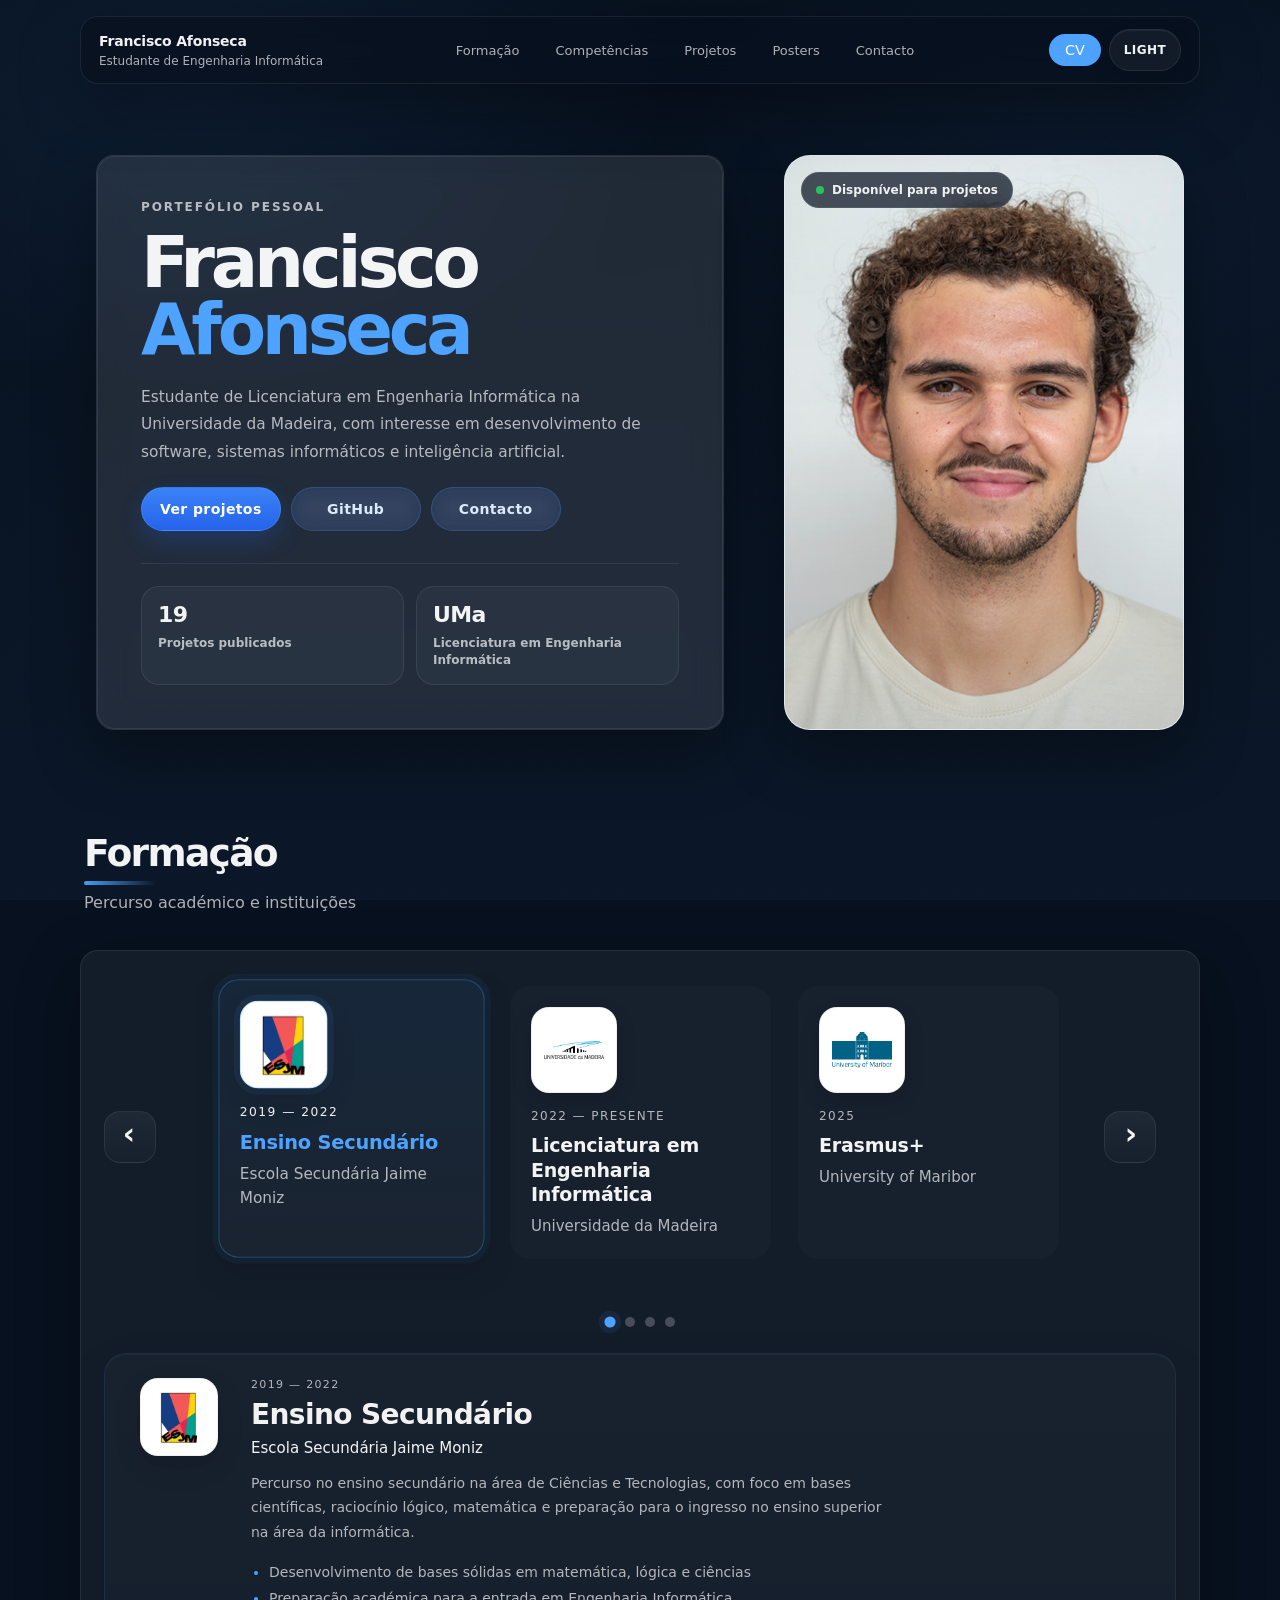
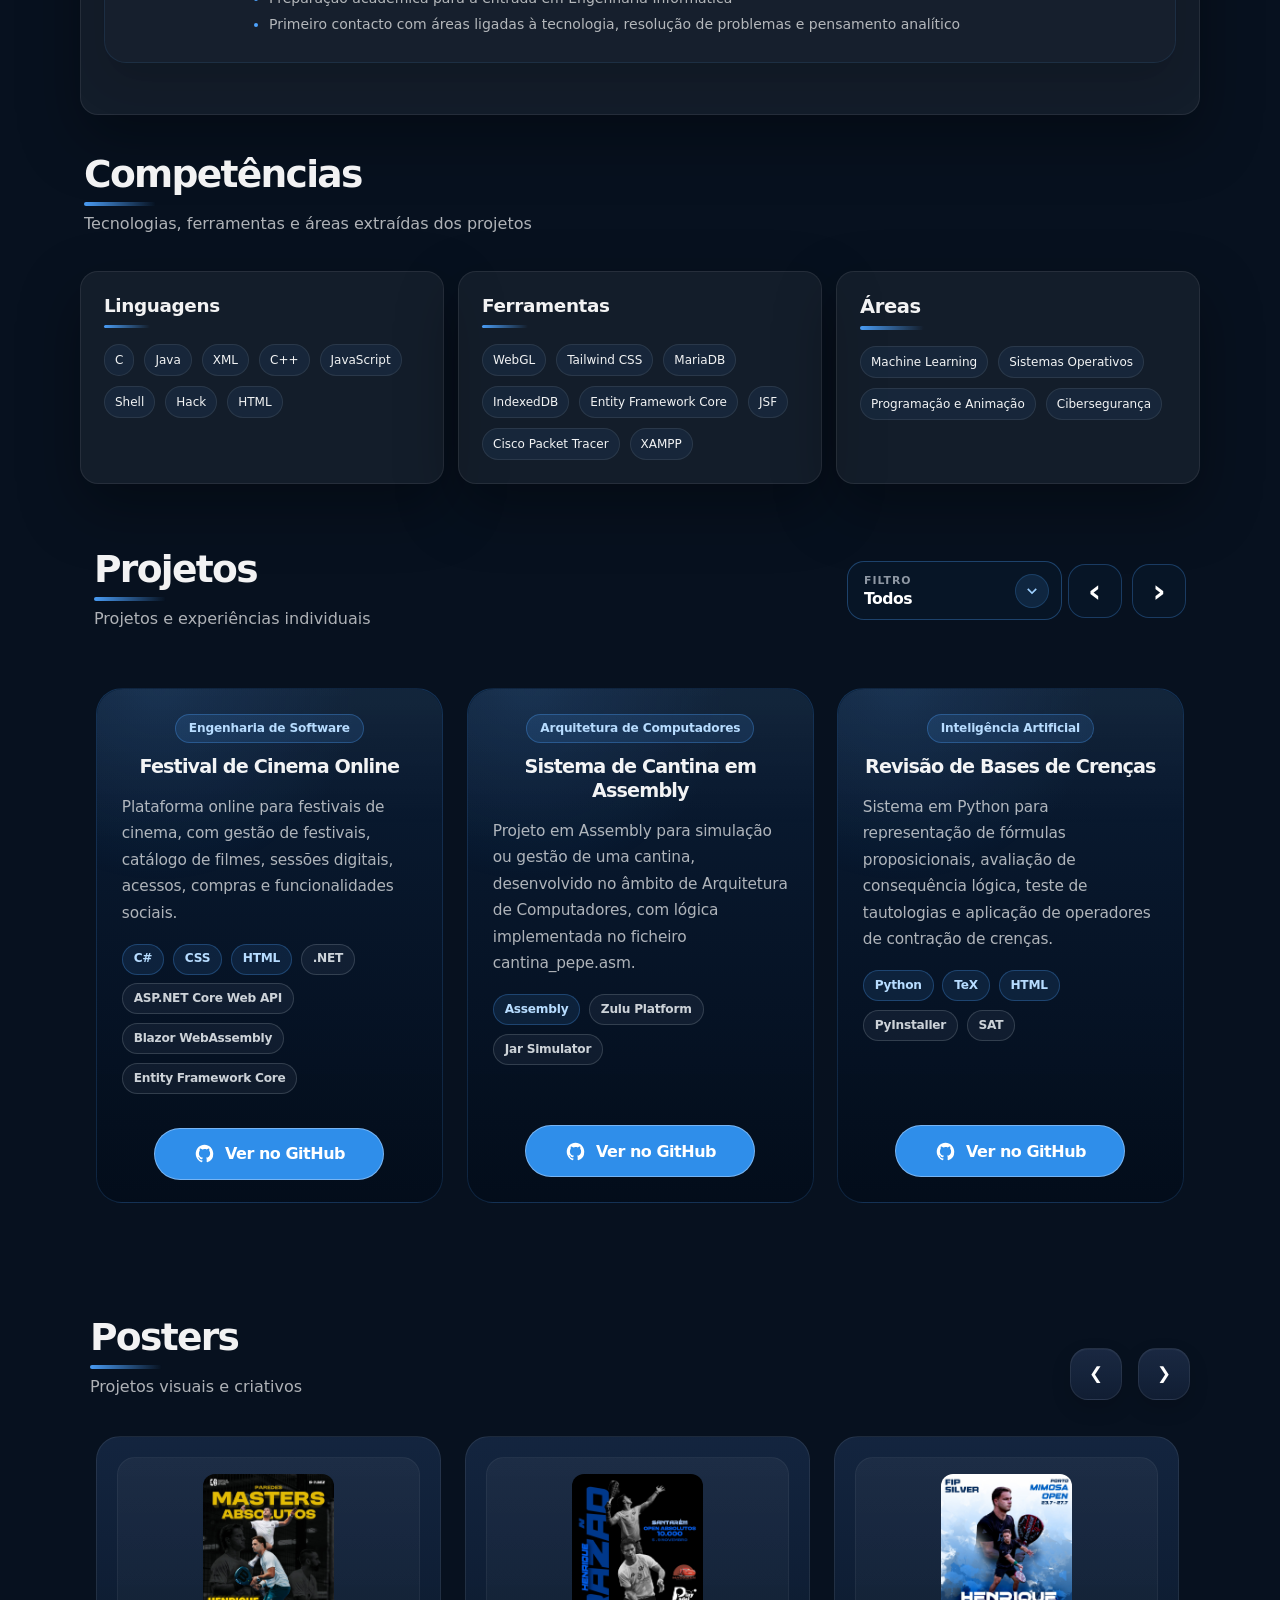
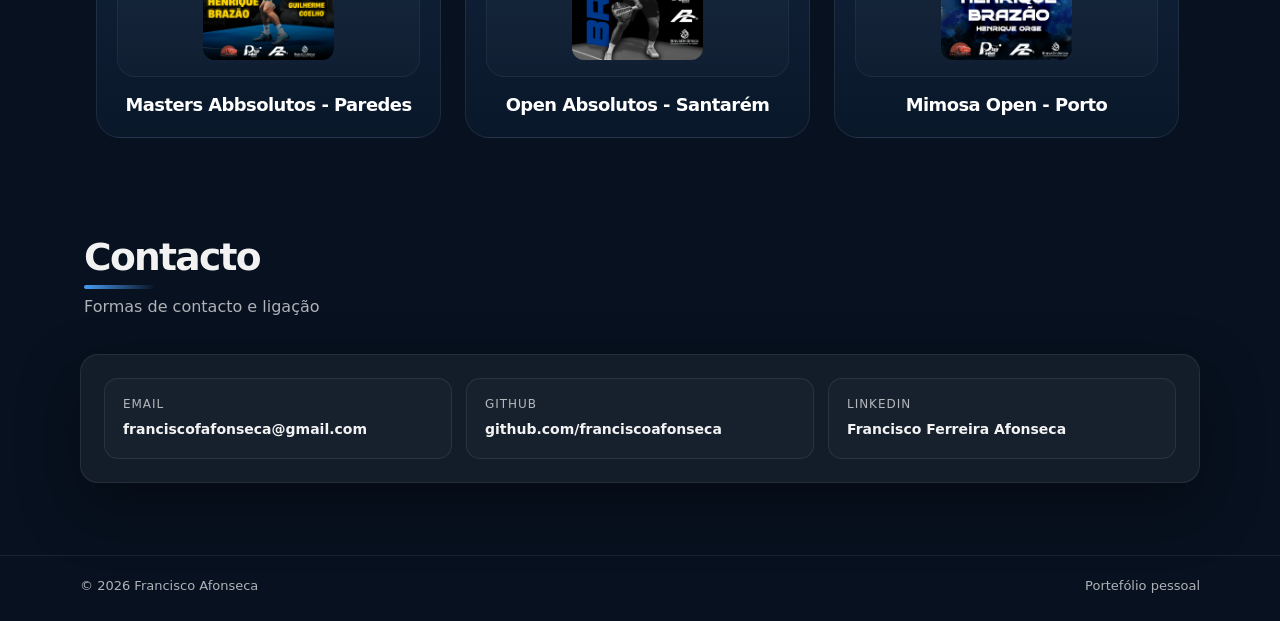
==== commit f8a40d16: "finalizacao estilizacao, so falta ferramentas e areas estilizadas" ====
--- a/index.html
+++ b/index.html
@@ -234,7 +234,7 @@
         </div>
       </section>
 
-      <section id="projects" class="projects-showcase reveal-on-scroll">
+      <section id="projetos" class="projects-showcase reveal-on-scroll">
         <div class="section-head projects-showcase-header">
           <div>
             <h2 class="section-title">Projetos</h2>
